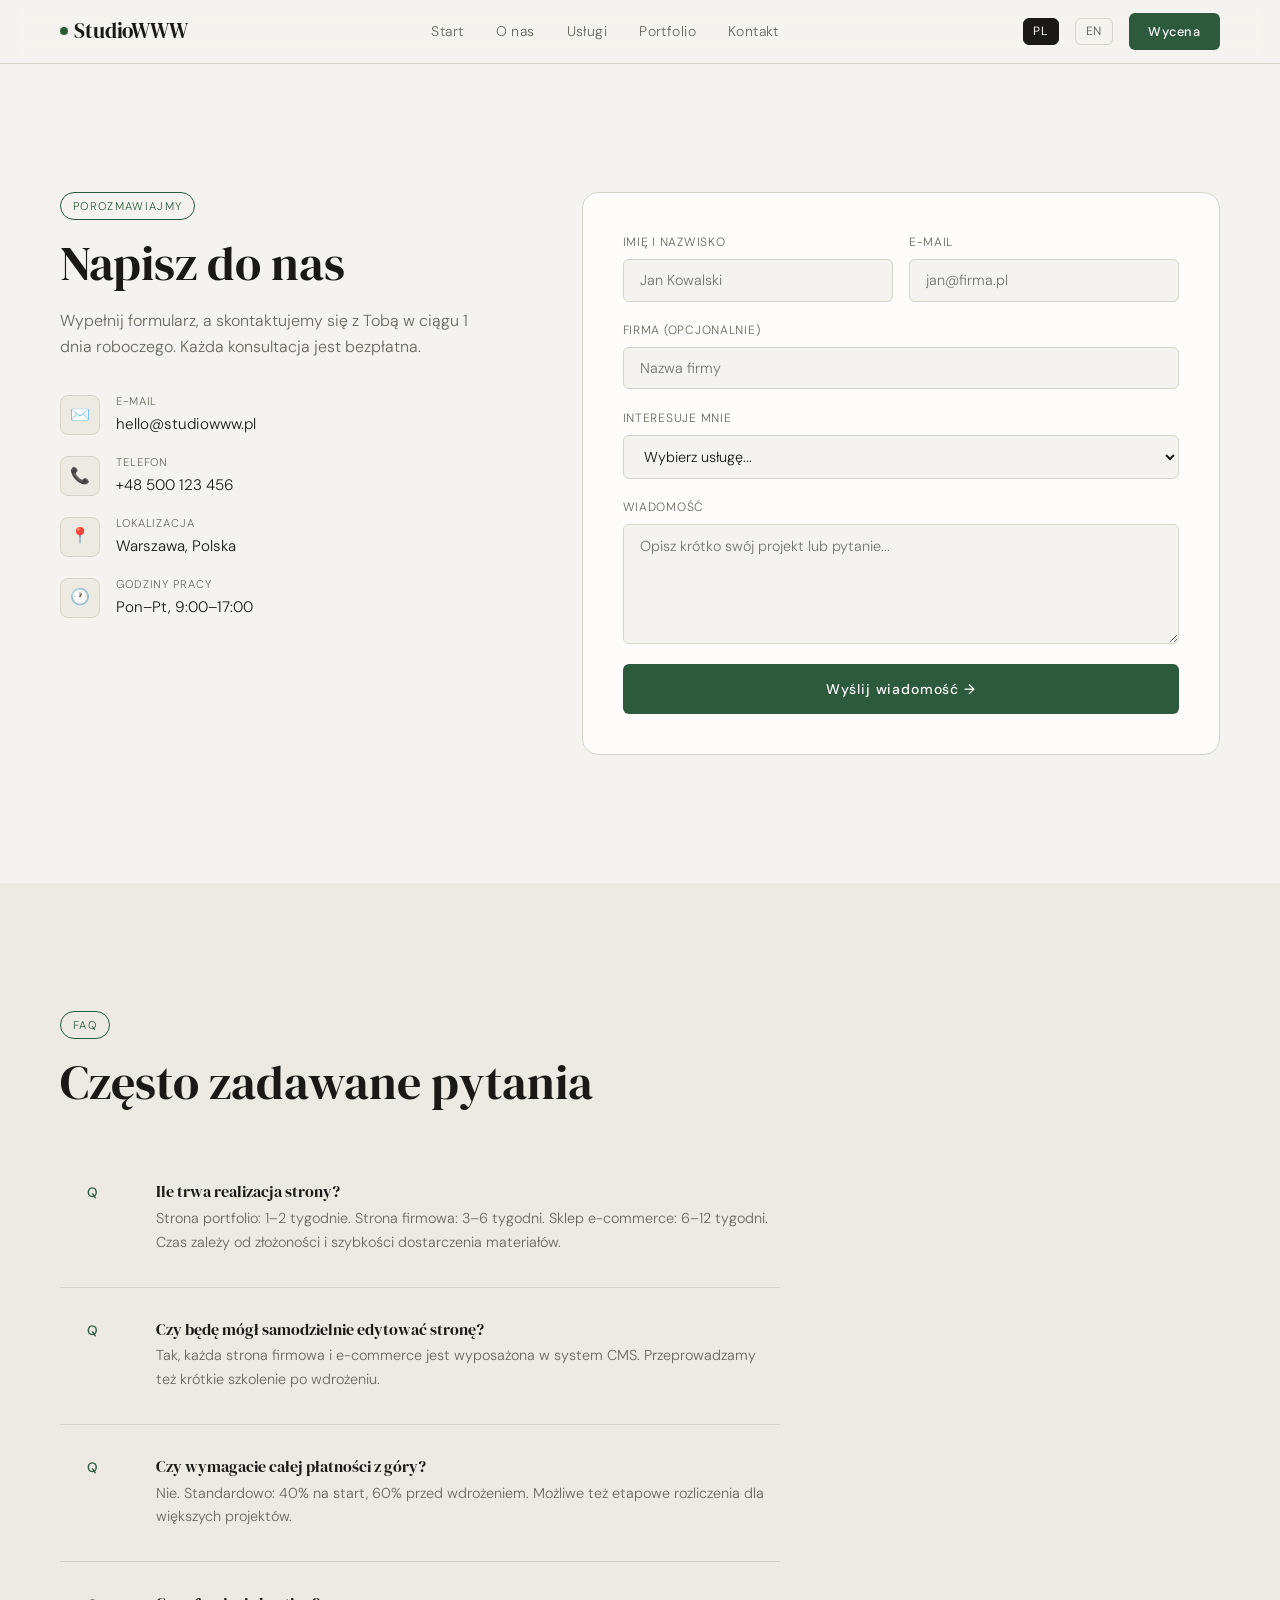
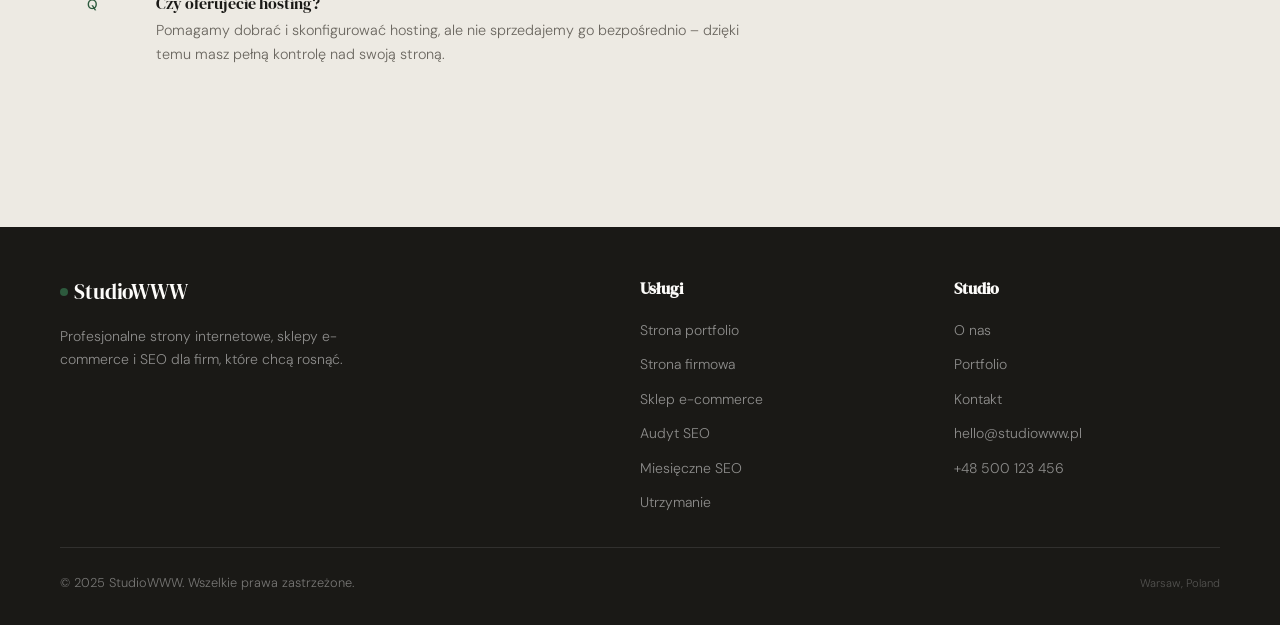
==== kontakt/index.html @ 0ff357d8 "test" ====
<!DOCTYPE html>
<html lang="pl">
<head>
  <meta charset="UTF-8" />
  <meta name="viewport" content="width=device-width, initial-scale=1.0" />
  <title>Kontakt – Bezpłatna wycena strony WWW | StudioWWW</title>
  <meta name="description" content="Skontaktuj się ze StudioWWW. Bezpłatna wycena w ciągu 3 dni. Tworzymy strony internetowe i sklepy e-commerce dla firm z całej Polski." />
  <link rel="canonical" href="https://studiowww.pl/kontakt" />
  <link rel="alternate" hreflang="pl" href="https://studiowww.pl/kontakt" />
  <link rel="alternate" hreflang="en" href="https://studiowww.pl/kontakt" />
  <meta property="og:title" content="Kontakt – StudioWWW" />
  <meta property="og:description" content="Bezpłatna wycena w ciągu 3 dni. Napisz do nas o swojej stronie." />
  <meta property="og:url" content="https://studiowww.pl/kontakt" />
  <meta property="og:type" content="website" />
  <link rel="preconnect" href="https://fonts.googleapis.com" />
  <link rel="preconnect" href="https://fonts.gstatic.com" crossorigin />
  <link href="https://fonts.googleapis.com/css2?family=DM+Serif+Display:ital@0;1&family=DM+Sans:ital,wght@0,300;0,400;0,500;1,300&display=swap" rel="stylesheet" />
  <link rel="stylesheet" href="/style.css" />
  <script type="application/ld+json">
  {
    "@context": "https://schema.org",
    "@type": "ContactPage",
    "name": "Kontakt – StudioWWW",
    "url": "https://studiowww.pl/kontakt",
    "mainEntity": {
      "@type": "LocalBusiness",
      "name": "StudioWWW",
      "telephone": "+48500123456",
      "email": "hello@studiowww.pl",
      "address": {
        "@type": "PostalAddress",
        "addressLocality": "Warszawa",
        "addressCountry": "PL"
      }
    }
  }
  </script>
</head>
<body>

<!-- NAV -->
<nav>
  <div class="nav-inner">
    <a class="logo" href="/"><span class="logo-dot"></span>StudioWWW</a>
    <ul class="nav-links">
      <li><a href="/" data-nav-path="/" data-pl="Start" data-en="Home">Start</a></li>
      <li><a href="/o-nas" data-nav-path="/o-nas" data-pl="O nas" data-en="About">O nas</a></li>
      <li><a href="/uslugi" data-nav-path="/uslugi" data-pl="Usługi" data-en="Services">Usługi</a></li>
      <li><a href="/portfolio" data-nav-path="/portfolio" data-pl="Portfolio" data-en="Portfolio">Portfolio</a></li>
      <li><a href="/kontakt" data-nav-path="/kontakt" data-pl="Kontakt" data-en="Contact">Kontakt</a></li>
    </ul>
    <div class="nav-right">
      <button class="lang-btn" id="btn-pl" onclick="setLang('pl')">PL</button>
      <button class="lang-btn" id="btn-en" onclick="setLang('en')">EN</button>
      <a class="btn-nav" href="/kontakt" data-pl="Wycena" data-en="Get a quote">Wycena</a>
      <button class="hamburger" id="hamburger" onclick="toggleMenu()" aria-label="Menu">
        <span></span><span></span><span></span>
      </button>
    </div>
  </div>
</nav>
<div class="mobile-menu" id="mobile-menu">
  <a href="/" onclick="closeMenu()" data-pl="Start" data-en="Home">Start</a>
  <a href="/o-nas" onclick="closeMenu()" data-pl="O nas" data-en="About">O nas</a>
  <a href="/uslugi" onclick="closeMenu()" data-pl="Usługi" data-en="Services">Usługi</a>
  <a href="/portfolio" onclick="closeMenu()" data-pl="Portfolio" data-en="Portfolio">Portfolio</a>
  <a href="/kontakt" onclick="closeMenu()" data-pl="Kontakt" data-en="Contact">Kontakt</a>
  <div class="mobile-lang">
    <button class="lang-btn" id="btn-pl-m" onclick="setLang('pl')">PL</button>
    <button class="lang-btn" id="btn-en-m" onclick="setLang('en')">EN</button>
  </div>
</div>

<main class="page-top">
  <section class="section">
    <div class="container">
      <div class="contact-grid">
        <div class="contact-info">
          <span class="tag" data-pl="Porozmawiajmy" data-en="Let's talk">Porozmawiajmy</span>
          <h1 style="font-size:clamp(1.8rem,4vw,3rem);margin-bottom:1rem" data-pl="Napisz do nas" data-en="Get in touch">Napisz do nas</h1>
          <p data-pl="Wypełnij formularz, a skontaktujemy się z Tobą w ciągu 1 dnia roboczego. Każda konsultacja jest bezpłatna." data-en="Fill in the form and we'll get back to you within 1 business day. Every consultation is free.">Wypełnij formularz, a skontaktujemy się z Tobą w ciągu 1 dnia roboczego. Każda konsultacja jest bezpłatna.</p>
          <div class="contact-details">
            <div class="contact-detail">
              <div class="contact-icon">✉️</div>
              <div class="contact-detail-text">
                <small data-pl="E-mail" data-en="Email">E-mail</small>
                <span><a href="mailto:hello@studiowww.pl">hello@studiowww.pl</a></span>
              </div>
            </div>
            <div class="contact-detail">
              <div class="contact-icon">📞</div>
              <div class="contact-detail-text">
                <small data-pl="Telefon" data-en="Phone">Telefon</small>
                <span><a href="tel:+48500123456">+48 500 123 456</a></span>
              </div>
            </div>
            <div class="contact-detail">
              <div class="contact-icon">📍</div>
              <div class="contact-detail-text">
                <small data-pl="Lokalizacja" data-en="Location">Lokalizacja</small>
                <span>Warszawa, Polska</span>
              </div>
            </div>
            <div class="contact-detail">
              <div class="contact-icon">🕐</div>
              <div class="contact-detail-text">
                <small data-pl="Godziny pracy" data-en="Working hours">Godziny pracy</small>
                <span data-pl="Pon–Pt, 9:00–17:00" data-en="Mon–Fri, 9:00–17:00">Pon–Pt, 9:00–17:00</span>
              </div>
            </div>
          </div>
        </div>

        <div class="form-card">
          <div id="form-fields">
            <div class="form-row">
              <div class="form-group">
                <label data-pl="Imię i nazwisko" data-en="Full name">Imię i nazwisko</label>
                <input type="text" id="f-name" placeholder="Jan Kowalski" autocomplete="name" />
              </div>
              <div class="form-group">
                <label data-pl="E-mail" data-en="Email">E-mail</label>
                <input type="email" id="f-email" placeholder="jan@firma.pl" autocomplete="email" />
              </div>
            </div>
            <div class="form-group">
              <label data-pl="Firma (opcjonalnie)" data-en="Company (optional)">Firma (opcjonalnie)</label>
              <input type="text" id="f-company" placeholder="Nazwa firmy" autocomplete="organization" />
            </div>
            <div class="form-group">
              <label data-pl="Interesuje mnie" data-en="I'm interested in">Interesuje mnie</label>
              <select id="f-service">
                <option value="" data-pl="Wybierz usługę..." data-en="Choose a service...">Wybierz usługę...</option>
                <option value="portfolio" data-pl="Strona portfolio (1500–3000 PLN)" data-en="Portfolio website (1500–3000 PLN)">Strona portfolio (1500–3000 PLN)</option>
                <option value="business" data-pl="Strona firmowa (3000–8000 PLN)" data-en="Business website (3000–8000 PLN)">Strona firmowa (3000–8000 PLN)</option>
                <option value="ecommerce" data-pl="Sklep e-commerce (5000–15000+ PLN)" data-en="E-commerce store (5000–15000+ PLN)">Sklep e-commerce (5000–15000+ PLN)</option>
                <option value="seo-audit" data-pl="Audyt SEO (500–1500 PLN)" data-en="SEO audit (500–1500 PLN)">Audyt SEO (500–1500 PLN)</option>
                <option value="seo-monthly" data-pl="Miesięczne SEO (500–3000 PLN/mies.)" data-en="Monthly SEO (500–3000 PLN/mo.)">Miesięczne SEO (500–3000 PLN/mies.)</option>
                <option value="maintenance" data-pl="Utrzymanie (100–500 PLN/mies.)" data-en="Maintenance (100–500 PLN/mo.)">Utrzymanie (100–500 PLN/mies.)</option>
                <option value="other" data-pl="Inne / nie wiem jeszcze" data-en="Other / not sure yet">Inne / nie wiem jeszcze</option>
              </select>
            </div>
            <div class="form-group">
              <label data-pl="Wiadomość" data-en="Message">Wiadomość</label>
              <textarea id="f-message"
                data-pl-placeholder="Opisz krótko swój projekt lub pytanie..."
                data-en-placeholder="Briefly describe your project or question..."
                placeholder="Opisz krótko swój projekt lub pytanie..."></textarea>
            </div>
            <button class="btn-submit" onclick="submitForm()" data-pl="Wyślij wiadomość →" data-en="Send message →">Wyślij wiadomość →</button>
            <p id="form-error" style="display:none;color:#c0392b;font-size:.82rem;margin-top:.75rem"></p>
          </div>
          <div class="form-success" id="form-success">
            <div class="success-icon">✅</div>
            <h3 data-pl="Wiadomość wysłana!" data-en="Message sent!">Wiadomość wysłana!</h3>
            <p data-pl="Dziękujemy za kontakt. Odpiszemy w ciągu jednego dnia roboczego." data-en="Thank you for reaching out. We'll reply within one business day.">Dziękujemy za kontakt. Odpiszemy w ciągu jednego dnia roboczego.</p>
          </div>
        </div>
      </div>
    </div>
  </section>

  <!-- FAQ -->
  <section class="section section--alt">
    <div class="container">
      <span class="tag">FAQ</span>
      <h2 style="margin-bottom:2.5rem" data-pl="Często zadawane pytania" data-en="Frequently asked questions">Często zadawane pytania</h2>
      <div style="max-width:720px;display:flex;flex-direction:column;gap:0">
        <div class="process-step">
          <div class="step-num" style="font-size:.85rem;width:auto;height:auto;border:none;color:var(--c-accent);font-family:inherit;font-weight:500">Q</div>
          <div class="step-content">
            <h3 style="font-size:1rem" data-pl="Ile trwa realizacja strony?" data-en="How long does it take to build a website?">Ile trwa realizacja strony?</h3>
            <p data-pl="Strona portfolio: 1–2 tygodnie. Strona firmowa: 3–6 tygodni. Sklep e-commerce: 6–12 tygodni. Czas zależy od złożoności i szybkości dostarczenia materiałów." data-en="Portfolio site: 1–2 weeks. Business site: 3–6 weeks. E-commerce: 6–12 weeks. Time depends on complexity and how quickly materials are provided.">Strona portfolio: 1–2 tygodnie. Strona firmowa: 3–6 tygodni. Sklep e-commerce: 6–12 tygodni.</p>
          </div>
        </div>
        <div class="process-step">
          <div class="step-num" style="font-size:.85rem;width:auto;height:auto;border:none;color:var(--c-accent);font-family:inherit;font-weight:500">Q</div>
          <div class="step-content">
            <h3 style="font-size:1rem" data-pl="Czy będę mógł samodzielnie edytować stronę?" data-en="Will I be able to edit the site myself?">Czy będę mógł samodzielnie edytować stronę?</h3>
            <p data-pl="Tak, każda strona firmowa i e-commerce jest wyposażona w system CMS. Przeprowadzamy też krótkie szkolenie po wdrożeniu." data-en="Yes, every business and e-commerce site comes with a CMS. We also run a short training session after launch.">Tak, każda strona firmowa i e-commerce jest wyposażona w system CMS. Przeprowadzamy też krótkie szkolenie po wdrożeniu.</p>
          </div>
        </div>
        <div class="process-step">
          <div class="step-num" style="font-size:.85rem;width:auto;height:auto;border:none;color:var(--c-accent);font-family:inherit;font-weight:500">Q</div>
          <div class="step-content">
            <h3 style="font-size:1rem" data-pl="Czy wymagacie całej płatności z góry?" data-en="Do you require full payment upfront?">Czy wymagacie całej płatności z góry?</h3>
            <p data-pl="Nie. Standardowo: 40% na start, 60% przed wdrożeniem. Możliwe też etapowe rozliczenia dla większych projektów." data-en="No. Typically: 40% on start, 60% before launch. Staged payments are also possible for larger projects.">Nie. Standardowo: 40% na start, 60% przed wdrożeniem.</p>
          </div>
        </div>
        <div class="process-step" style="border-bottom:none">
          <div class="step-num" style="font-size:.85rem;width:auto;height:auto;border:none;color:var(--c-accent);font-family:inherit;font-weight:500">Q</div>
          <div class="step-content">
            <h3 style="font-size:1rem" data-pl="Czy oferujecie hosting?" data-en="Do you offer hosting?">Czy oferujecie hosting?</h3>
            <p data-pl="Pomagamy dobrać i skonfigurować hosting, ale nie sprzedajemy go bezpośrednio – dzięki temu masz pełną kontrolę nad swoją stroną." data-en="We help select and configure hosting, but don't sell it directly – that way you have full control over your site.">Pomagamy dobrać i skonfigurować hosting, ale nie sprzedajemy go bezpośrednio – dzięki temu masz pełną kontrolę nad swoją stroną.</p>
          </div>
        </div>
      </div>
    </div>
  </section>
</main>

<!-- FOOTER -->
<footer>
  <div class="container">
    <div class="footer-inner">
      <div class="footer-brand">
        <a class="logo" href="/"><span class="logo-dot"></span>StudioWWW</a>
        <p data-pl="Profesjonalne strony internetowe, sklepy e-commerce i SEO dla firm, które chcą rosnąć." data-en="Professional websites, e-commerce stores and SEO for businesses that want to grow.">Profesjonalne strony internetowe, sklepy e-commerce i SEO dla firm, które chcą rosnąć.</p>
      </div>
      <div class="footer-col">
        <h4 data-pl="Usługi" data-en="Services">Usługi</h4>
        <ul>
          <li><a href="/uslugi" data-pl="Strona portfolio" data-en="Portfolio website">Strona portfolio</a></li>
          <li><a href="/uslugi" data-pl="Strona firmowa" data-en="Business website">Strona firmowa</a></li>
          <li><a href="/uslugi" data-pl="Sklep e-commerce" data-en="E-commerce store">Sklep e-commerce</a></li>
          <li><a href="/uslugi" data-pl="Audyt SEO" data-en="SEO audit">Audyt SEO</a></li>
          <li><a href="/uslugi" data-pl="Miesięczne SEO" data-en="Monthly SEO">Miesięczne SEO</a></li>
          <li><a href="/uslugi" data-pl="Utrzymanie" data-en="Maintenance">Utrzymanie</a></li>
        </ul>
      </div>
      <div class="footer-col">
        <h4 data-pl="Studio" data-en="Studio">Studio</h4>
        <ul>
          <li><a href="/o-nas" data-pl="O nas" data-en="About us">O nas</a></li>
          <li><a href="/portfolio" data-pl="Portfolio" data-en="Portfolio">Portfolio</a></li>
          <li><a href="/kontakt" data-pl="Kontakt" data-en="Contact">Kontakt</a></li>
          <li><a href="mailto:hello@studiowww.pl">hello@studiowww.pl</a></li>
          <li><a href="tel:+48500123456">+48 500 123 456</a></li>
        </ul>
      </div>
    </div>
    <div class="footer-bottom">
      <p>© 2025 StudioWWW. <span data-pl="Wszelkie prawa zastrzeżone." data-en="All rights reserved.">Wszelkie prawa zastrzeżone.</span></p>
      <p style="color:rgba(255,255,255,.25);font-size:.7rem">Warsaw, Poland</p>
    </div>
  </div>
</footer>

<script src="/shared.js"></script>
</body>
</html>
---- style.css ----
/* ─── TOKENS ──────────────────────────────────────────── */
:root {
  --c-bg:       #F5F3EF;
  --c-surface:  #EDEAE3;
  --c-border:   #D8D3C8;
  --c-ink:      #1A1916;
  --c-mid:      #6B6760;
  --c-accent:   #2D5A3D;
  --c-accent2:  #C8A96B;
  --c-white:    #FDFCFA;
  --r:          6px;
  --gap:        clamp(1.5rem, 4vw, 3rem);
  --max:        1160px;
  --nav-h:      64px;
  font-size: 16px;
}

/* ─── RESET ───────────────────────────────────────────── */
*, *::before, *::after { box-sizing: border-box; margin: 0; padding: 0; }
html { scroll-behavior: smooth; }
body {
  font-family: 'DM Sans', sans-serif;
  background: var(--c-bg);
  color: var(--c-ink);
  line-height: 1.65;
  font-weight: 300;
  -webkit-font-smoothing: antialiased;
}
img { display: block; max-width: 100%; }
a { color: inherit; text-decoration: none; }
button { cursor: pointer; font-family: inherit; }

/* ─── TYPOGRAPHY ──────────────────────────────────────── */
h1, h2, h3 { font-family: 'DM Serif Display', serif; font-weight: 400; line-height: 1.15; }
h1 { font-size: clamp(2.4rem, 6vw, 4.5rem); }
h2 { font-size: clamp(1.8rem, 4vw, 3rem); }
h3 { font-size: clamp(1.2rem, 2.5vw, 1.6rem); }
p  { max-width: 62ch; }

/* ─── LAYOUT HELPERS ──────────────────────────────────── */
.container { width: min(var(--max), 100% - 2 * var(--gap)); margin-inline: auto; }
.section { padding: clamp(4rem, 10vw, 8rem) 0; }
.section--alt { background: var(--c-surface); }
.grid-2 { display: grid; grid-template-columns: repeat(auto-fit, minmax(min(320px,100%), 1fr)); gap: var(--gap); }
.grid-3 { display: grid; grid-template-columns: repeat(auto-fit, minmax(min(280px,100%), 1fr)); gap: var(--gap); }
.tag {
  display: inline-block; font-size: .7rem; letter-spacing: .12em; text-transform: uppercase;
  color: var(--c-accent); border: 1px solid var(--c-accent); border-radius: 2rem;
  padding: .25rem .75rem; margin-bottom: 1rem;
}
.label { font-size: .75rem; letter-spacing: .1em; text-transform: uppercase; color: var(--c-mid); }
.page-top { padding-top: var(--nav-h); }

/* ─── NAVIGATION ──────────────────────────────────────── */
nav {
  position: fixed; inset: 0 0 auto 0; height: var(--nav-h); z-index: 100;
  display: flex; align-items: center;
  background: rgba(245, 243, 239, .92); backdrop-filter: blur(12px);
  border-bottom: 1px solid var(--c-border);
}
.nav-inner {
  width: min(var(--max), 100% - 2 * var(--gap)); margin-inline: auto;
  display: flex; align-items: center; justify-content: space-between; gap: 1rem;
}
.logo {
  font-family: 'DM Serif Display', serif; font-size: 1.3rem; letter-spacing: -.01em;
  color: var(--c-ink); display: flex; align-items: center; gap: .4rem;
}
.logo-dot { width: 8px; height: 8px; border-radius: 50%; background: var(--c-accent); flex-shrink: 0; }
.nav-links { display: flex; align-items: center; gap: 2rem; list-style: none; }
.nav-links a {
  font-size: .875rem; letter-spacing: .03em; color: var(--c-mid);
  transition: color .2s; position: relative;
}
.nav-links a::after {
  content: ''; position: absolute; bottom: -2px; left: 0; right: 0; height: 1px;
  background: var(--c-accent); transform: scaleX(0); transform-origin: left;
  transition: transform .2s;
}
.nav-links a:hover { color: var(--c-ink); }
.nav-links a:hover::after { transform: scaleX(1); }
.nav-links a.active { color: var(--c-ink); font-weight: 500; }
.nav-links a.active::after { transform: scaleX(1); }
.nav-right { display: flex; align-items: center; gap: 1rem; }
.lang-btn {
  font-size: .75rem; letter-spacing: .08em; text-transform: uppercase;
  color: var(--c-mid); border: 1px solid var(--c-border); background: transparent;
  padding: .3rem .6rem; border-radius: var(--r); transition: all .2s;
}
.lang-btn:hover, .lang-btn.active { background: var(--c-ink); color: var(--c-white); border-color: var(--c-ink); }
.btn-nav {
  font-size: .8rem; font-weight: 500; letter-spacing: .06em;
  background: var(--c-accent); color: var(--c-white);
  border: none; border-radius: var(--r); padding: .5rem 1.2rem;
  transition: background .2s, transform .15s;
}
.btn-nav:hover { background: #234a31; transform: translateY(-1px); }

/* hamburger */
.hamburger { display: none; flex-direction: column; gap: 5px; background: none; border: none; padding: 4px; }
.hamburger span { display: block; width: 22px; height: 1.5px; background: var(--c-ink); transition: transform .3s, opacity .3s; }
.hamburger.open span:nth-child(1) { transform: translateY(6.5px) rotate(45deg); }
.hamburger.open span:nth-child(2) { opacity: 0; }
.hamburger.open span:nth-child(3) { transform: translateY(-6.5px) rotate(-45deg); }

/* mobile menu */
.mobile-menu {
  position: fixed; inset: var(--nav-h) 0 0 0; background: var(--c-white);
  z-index: 99; display: flex; flex-direction: column; padding: 2rem var(--gap);
  gap: 1rem; transform: translateX(100%); transition: transform .3s;
}
.mobile-menu.open { transform: translateX(0); }
.mobile-menu a { font-size: 1.2rem; padding: .75rem 0; border-bottom: 1px solid var(--c-border); color: var(--c-ink); }
.mobile-lang { display: flex; gap: .5rem; margin-top: auto; }

/* ─── BUTTONS ─────────────────────────────────────────── */
.btn-primary {
  font-size: .875rem; font-weight: 500; letter-spacing: .05em;
  background: var(--c-accent); color: var(--c-white);
  border: none; border-radius: var(--r); padding: .85rem 2rem;
  transition: background .2s, transform .15s; display: inline-block; cursor: pointer;
}
.btn-primary:hover { background: #234a31; transform: translateY(-2px); }
.btn-outline {
  font-size: .875rem; font-weight: 400; letter-spacing: .05em;
  background: transparent; color: var(--c-ink);
  border: 1px solid var(--c-border); border-radius: var(--r); padding: .85rem 2rem;
  transition: border-color .2s, color .2s, transform .15s; display: inline-block; cursor: pointer;
}
.btn-outline:hover { border-color: var(--c-ink); transform: translateY(-2px); }

/* ─── CARDS ───────────────────────────────────────────── */
.service-card {
  background: var(--c-white); border: 1px solid var(--c-border); border-radius: 12px;
  padding: 2rem; transition: box-shadow .3s, transform .2s; position: relative; overflow: hidden;
}
.service-card::after {
  content: ''; position: absolute; inset: 0 0 auto 0; height: 3px;
  background: var(--c-accent); transform: scaleX(0); transform-origin: left;
  transition: transform .3s;
}
.service-card:hover { box-shadow: 0 8px 32px rgba(26,25,22,.08); transform: translateY(-4px); }
.service-card:hover::after { transform: scaleX(1); }
.service-icon { font-size: 1.8rem; margin-bottom: 1.2rem; }
.service-card h3 { margin-bottom: .5rem; }
.service-card p { font-size: .9rem; color: var(--c-mid); margin-bottom: 1.2rem; }
.service-price {
  font-family: 'DM Serif Display', serif; font-size: 1.1rem; color: var(--c-accent);
  border-top: 1px solid var(--c-border); padding-top: 1rem; margin-top: auto;
}
.service-card-inner { display: flex; flex-direction: column; height: 100%; }

/* ─── PROCESS STEPS ───────────────────────────────────── */
.process-list { display: flex; flex-direction: column; gap: 0; }
.process-step {
  display: grid; grid-template-columns: 64px 1fr; gap: 2rem; padding: 2rem 0;
  border-bottom: 1px solid var(--c-border); align-items: start;
}
.process-step:last-child { border-bottom: none; }
.step-num {
  width: 48px; height: 48px; border-radius: 50%; border: 1px solid var(--c-border);
  display: flex; align-items: center; justify-content: center;
  font-family: 'DM Serif Display', serif; font-size: 1.1rem; color: var(--c-accent);
  flex-shrink: 0;
}
.step-content h3 { font-size: 1.15rem; margin-bottom: .4rem; }
.step-content p { font-size: .9rem; color: var(--c-mid); }

/* ─── PORTFOLIO ───────────────────────────────────────── */
.portfolio-filter { display: flex; gap: .5rem; flex-wrap: wrap; margin-bottom: 2.5rem; }
.filter-btn {
  font-size: .78rem; letter-spacing: .06em; text-transform: uppercase;
  border: 1px solid var(--c-border); background: transparent; color: var(--c-mid);
  border-radius: 2rem; padding: .4rem 1rem; transition: all .2s; cursor: pointer;
}
.filter-btn:hover, .filter-btn.active { background: var(--c-ink); color: var(--c-white); border-color: var(--c-ink); }
.portfolio-grid { display: grid; grid-template-columns: repeat(auto-fill, minmax(min(340px,100%), 1fr)); gap: var(--gap); }
.portfolio-item {
  border-radius: 12px; overflow: hidden; border: 1px solid var(--c-border);
  background: var(--c-white); transition: transform .25s, box-shadow .25s; cursor: pointer;
}
.portfolio-item:hover { transform: translateY(-6px); box-shadow: 0 16px 40px rgba(26,25,22,.1); }
.portfolio-thumb {
  aspect-ratio: 16/10; overflow: hidden; position: relative;
  background: var(--c-surface); display: flex; align-items: center; justify-content: center;
}
.portfolio-thumb-inner {
  width: 90%; height: 80%; border-radius: 6px; border: 1px solid var(--c-border);
  display: flex; flex-direction: column; overflow: hidden;
}
.port-bar { height: 20px; background: var(--c-border); display: flex; align-items: center; padding: 0 8px; gap: 4px; }
.port-dot { width: 6px; height: 6px; border-radius: 50%; }
.port-body { flex: 1; display: flex; flex-direction: column; gap: 6px; padding: 10px; }
.port-hero { height: 30px; border-radius: 4px; }
.port-row { display: flex; gap: 4px; }
.port-col { flex: 1; height: 20px; border-radius: 4px; opacity: .5; }
.port-line { height: 5px; border-radius: 3px; width: 60%; }
.portfolio-meta { padding: 1.2rem 1.4rem; }
.portfolio-meta h3 { font-size: 1rem; margin-bottom: .3rem; }
.portfolio-meta p { font-size: .8rem; color: var(--c-mid); }
.portfolio-meta .tag { margin-top: .6rem; margin-bottom: 0; font-size: .65rem; }

/* portfolio color themes */
.pt-a .port-hero { background: #2D5A3D; }
.pt-a .port-col  { background: #C8A96B; }
.pt-a .port-dot:nth-child(1) { background: #e57373; }
.pt-a .port-dot:nth-child(2) { background: #ffb74d; }
.pt-a .port-dot:nth-child(3) { background: #81c784; }
.pt-a .port-line { background: var(--c-border); }
.pt-b .port-hero { background: #1E3A5F; }
.pt-b .port-col  { background: #4A90D9; }
.pt-b .port-dot:nth-child(1) { background: #e57373; }
.pt-b .port-dot:nth-child(2) { background: #ffb74d; }
.pt-b .port-dot:nth-child(3) { background: #81c784; }
.pt-b .port-line { background: var(--c-border); }
.pt-c .port-hero { background: #5C3D7A; }
.pt-c .port-col  { background: #A678C8; }
.pt-c .port-dot:nth-child(1) { background: #e57373; }
.pt-c .port-dot:nth-child(2) { background: #ffb74d; }
.pt-c .port-dot:nth-child(3) { background: #81c784; }
.pt-c .port-line { background: var(--c-border); }
.pt-d .port-hero { background: #7A3D3D; }
.pt-d .port-col  { background: #E07C7C; }
.pt-d .port-dot:nth-child(1) { background: #e57373; }
.pt-d .port-dot:nth-child(2) { background: #ffb74d; }
.pt-d .port-dot:nth-child(3) { background: #81c784; }
.pt-d .port-line { background: var(--c-border); }
.pt-e .port-hero { background: #2D5A6A; }
.pt-e .port-col  { background: #5AACB4; }
.pt-e .port-dot:nth-child(1) { background: #e57373; }
.pt-e .port-dot:nth-child(2) { background: #ffb74d; }
.pt-e .port-dot:nth-child(3) { background: #81c784; }
.pt-e .port-line { background: var(--c-border); }

/* ─── CONTACT FORM ────────────────────────────────────── */
.contact-grid { display: grid; grid-template-columns: 1fr 1.5fr; gap: calc(var(--gap) * 2); align-items: start; }
.contact-info { position: sticky; top: calc(var(--nav-h) + 2rem); }
.contact-info h2 { margin-bottom: 1rem; }
.contact-info p { color: var(--c-mid); margin-bottom: 2rem; }
.contact-details { display: flex; flex-direction: column; gap: 1rem; }
.contact-detail { display: flex; align-items: center; gap: 1rem; }
.contact-icon { width: 40px; height: 40px; border-radius: 8px; background: var(--c-surface); border: 1px solid var(--c-border); display: flex; align-items: center; justify-content: center; font-size: 1rem; flex-shrink: 0; }
.contact-detail-text small { display: block; font-size: .7rem; letter-spacing: .08em; text-transform: uppercase; color: var(--c-mid); }
.contact-detail-text span { font-size: .95rem; }
.form-card { background: var(--c-white); border: 1px solid var(--c-border); border-radius: 16px; padding: 2.5rem; }
.form-row { display: grid; grid-template-columns: 1fr 1fr; gap: 1rem; }
.form-group { display: flex; flex-direction: column; gap: .4rem; margin-bottom: 1.2rem; }
.form-group label { font-size: .75rem; letter-spacing: .06em; text-transform: uppercase; color: var(--c-mid); }
.form-group input,
.form-group select,
.form-group textarea {
  font-family: 'DM Sans', sans-serif; font-size: .9rem; font-weight: 300;
  background: var(--c-bg); border: 1px solid var(--c-border); color: var(--c-ink);
  border-radius: var(--r); padding: .7rem 1rem; width: 100%;
  transition: border-color .2s, box-shadow .2s; resize: vertical;
}
.form-group input:focus,
.form-group select:focus,
.form-group textarea:focus {
  outline: none; border-color: var(--c-accent);
  box-shadow: 0 0 0 3px rgba(45,90,61,.1);
}
.form-group textarea { min-height: 120px; }
.btn-submit {
  width: 100%; font-family: 'DM Sans', sans-serif; font-size: .875rem; font-weight: 500; letter-spacing: .06em;
  background: var(--c-accent); color: var(--c-white);
  border: none; border-radius: var(--r); padding: 1rem 2rem;
  transition: background .2s, transform .15s; cursor: pointer;
}
.btn-submit:hover { background: #234a31; transform: translateY(-1px); }
.form-success { display: none; text-align: center; padding: 3rem 2rem; }
.form-success .success-icon { font-size: 3rem; margin-bottom: 1rem; }
.form-success h3 { margin-bottom: .5rem; }
.form-success p { color: var(--c-mid); font-size: .9rem; }

/* ─── ABOUT ───────────────────────────────────────────── */
.about-grid { display: grid; grid-template-columns: 1fr 1.4fr; gap: calc(var(--gap) * 2); align-items: start; }
.about-sticky { position: sticky; top: calc(var(--nav-h) + 2rem); }
.about-photo {
  width: 100%; aspect-ratio: 3/4; border-radius: 12px;
  background: linear-gradient(135deg, var(--c-surface) 0%, var(--c-border) 100%);
  position: relative; overflow: hidden; border: 1px solid var(--c-border);
  display: flex; align-items: center; justify-content: center;
}
.about-photo-letter {
  font-family: 'DM Serif Display', serif; font-size: 6rem; color: var(--c-border); line-height: 1; display: block;
}
.values-list { display: flex; flex-direction: column; gap: 1.5rem; margin-top: 2rem; }
.value-item { display: flex; gap: 1rem; align-items: flex-start; }
.value-icon { width: 36px; height: 36px; border-radius: 8px; background: var(--c-surface); border: 1px solid var(--c-border); display: flex; align-items: center; justify-content: center; flex-shrink: 0; font-size: 1rem; }
.value-text h4 { font-family: 'DM Serif Display', serif; font-size: 1rem; margin-bottom: .2rem; }
.value-text p { font-size: .875rem; color: var(--c-mid); max-width: none; }

/* ─── HERO ────────────────────────────────────────────── */
.hero {
  padding-top: calc(var(--nav-h) + clamp(3rem, 8vw, 6rem));
  padding-bottom: clamp(4rem, 10vw, 8rem);
  position: relative; overflow: hidden;
}
.hero::before {
  content: ''; position: absolute; inset: 0;
  background: radial-gradient(ellipse 70% 60% at 80% 30%, rgba(45,90,61,.06) 0%, transparent 70%);
  pointer-events: none;
}
.hero-grid { display: grid; grid-template-columns: 1fr 1fr; gap: var(--gap); align-items: center; }
.hero-eyebrow { font-size: .75rem; letter-spacing: .15em; text-transform: uppercase; color: var(--c-accent); margin-bottom: 1.2rem; }
.hero h1 { margin-bottom: 1.5rem; }
.hero-sub { font-size: 1.1rem; color: var(--c-mid); margin-bottom: 2.5rem; }
.hero-ctas { display: flex; gap: 1rem; flex-wrap: wrap; }
.hero-visual {
  aspect-ratio: 4/3; border-radius: 12px; overflow: hidden;
  background: var(--c-surface); position: relative; border: 1px solid var(--c-border);
}
.hero-mockup { position: absolute; inset: 0; display: flex; flex-direction: column; }
.mock-bar { height: 32px; background: var(--c-border); display: flex; align-items: center; padding: 0 12px; gap: 6px; }
.mock-dot { width: 9px; height: 9px; border-radius: 50%; }
.mock-dot:nth-child(1) { background: #e57373; }
.mock-dot:nth-child(2) { background: #ffb74d; }
.mock-dot:nth-child(3) { background: #81c784; }
.mock-body { flex: 1; padding: 20px; display: flex; flex-direction: column; gap: 12px; }
.mock-hero-block { height: 70px; background: var(--c-accent); border-radius: 6px; opacity: .15; }
.mock-row { display: flex; gap: 8px; }
.mock-card { flex: 1; height: 50px; background: var(--c-border); border-radius: 6px; }
.mock-line { height: 8px; background: var(--c-border); border-radius: 4px; width: 70%; }
.mock-line.short { width: 45%; }
.hero-stats { display: flex; gap: 2.5rem; margin-top: 2.5rem; padding-top: 2.5rem; border-top: 1px solid var(--c-border); flex-wrap: wrap; }
.stat-num { font-family: 'DM Serif Display', serif; font-size: 2.2rem; color: var(--c-ink); line-height: 1; }
.stat-lbl { font-size: .75rem; color: var(--c-mid); margin-top: .25rem; }

/* ─── FOOTER ──────────────────────────────────────────── */
footer { background: var(--c-ink); color: var(--c-white); padding: 3rem 0 2rem; }
.footer-inner {
  display: grid; grid-template-columns: 2fr 1fr 1fr; gap: var(--gap);
  padding-bottom: 2rem; border-bottom: 1px solid rgba(255,255,255,.1); margin-bottom: 1.5rem;
}
.footer-brand .logo { color: var(--c-white); margin-bottom: 1rem; }
.footer-brand p { font-size: .875rem; color: rgba(255,255,255,.5); max-width: 32ch; }
.footer-col h4 { font-family: 'DM Serif Display', serif; font-size: 1rem; margin-bottom: 1rem; }
.footer-col ul { list-style: none; display: flex; flex-direction: column; gap: .5rem; }
.footer-col ul a { font-size: .875rem; color: rgba(255,255,255,.5); transition: color .2s; }
.footer-col ul a:hover { color: var(--c-white); }
.footer-bottom { display: flex; justify-content: space-between; align-items: center; flex-wrap: wrap; gap: 1rem; }
.footer-bottom p { font-size: .8rem; color: rgba(255,255,255,.4); }

/* ─── ANIMATIONS ──────────────────────────────────────── */
@keyframes fadeUp {
  from { opacity: 0; transform: translateY(24px); }
  to   { opacity: 1; transform: translateY(0); }
}
.fade-up   { animation: fadeUp .6s ease both; }
.fade-up-2 { animation: fadeUp .6s .15s ease both; }
.fade-up-3 { animation: fadeUp .6s .3s ease both; }
.fade-up-4 { animation: fadeUp .6s .45s ease both; }

/* ─── RESPONSIVE ──────────────────────────────────────── */
@media (max-width: 768px) {
  .nav-links, .btn-nav { display: none; }
  .hamburger { display: flex; }
  .hero-grid { grid-template-columns: 1fr; }
  .hero-visual { display: none; }
  .about-grid { grid-template-columns: 1fr; }
  .about-sticky { position: static; }
  .about-photo { aspect-ratio: 4/3; }
  .contact-grid { grid-template-columns: 1fr; }
  .contact-info { position: static; }
  .form-row { grid-template-columns: 1fr; }
  .footer-inner { grid-template-columns: 1fr; }
  .hero-stats { gap: 1.5rem; }
}
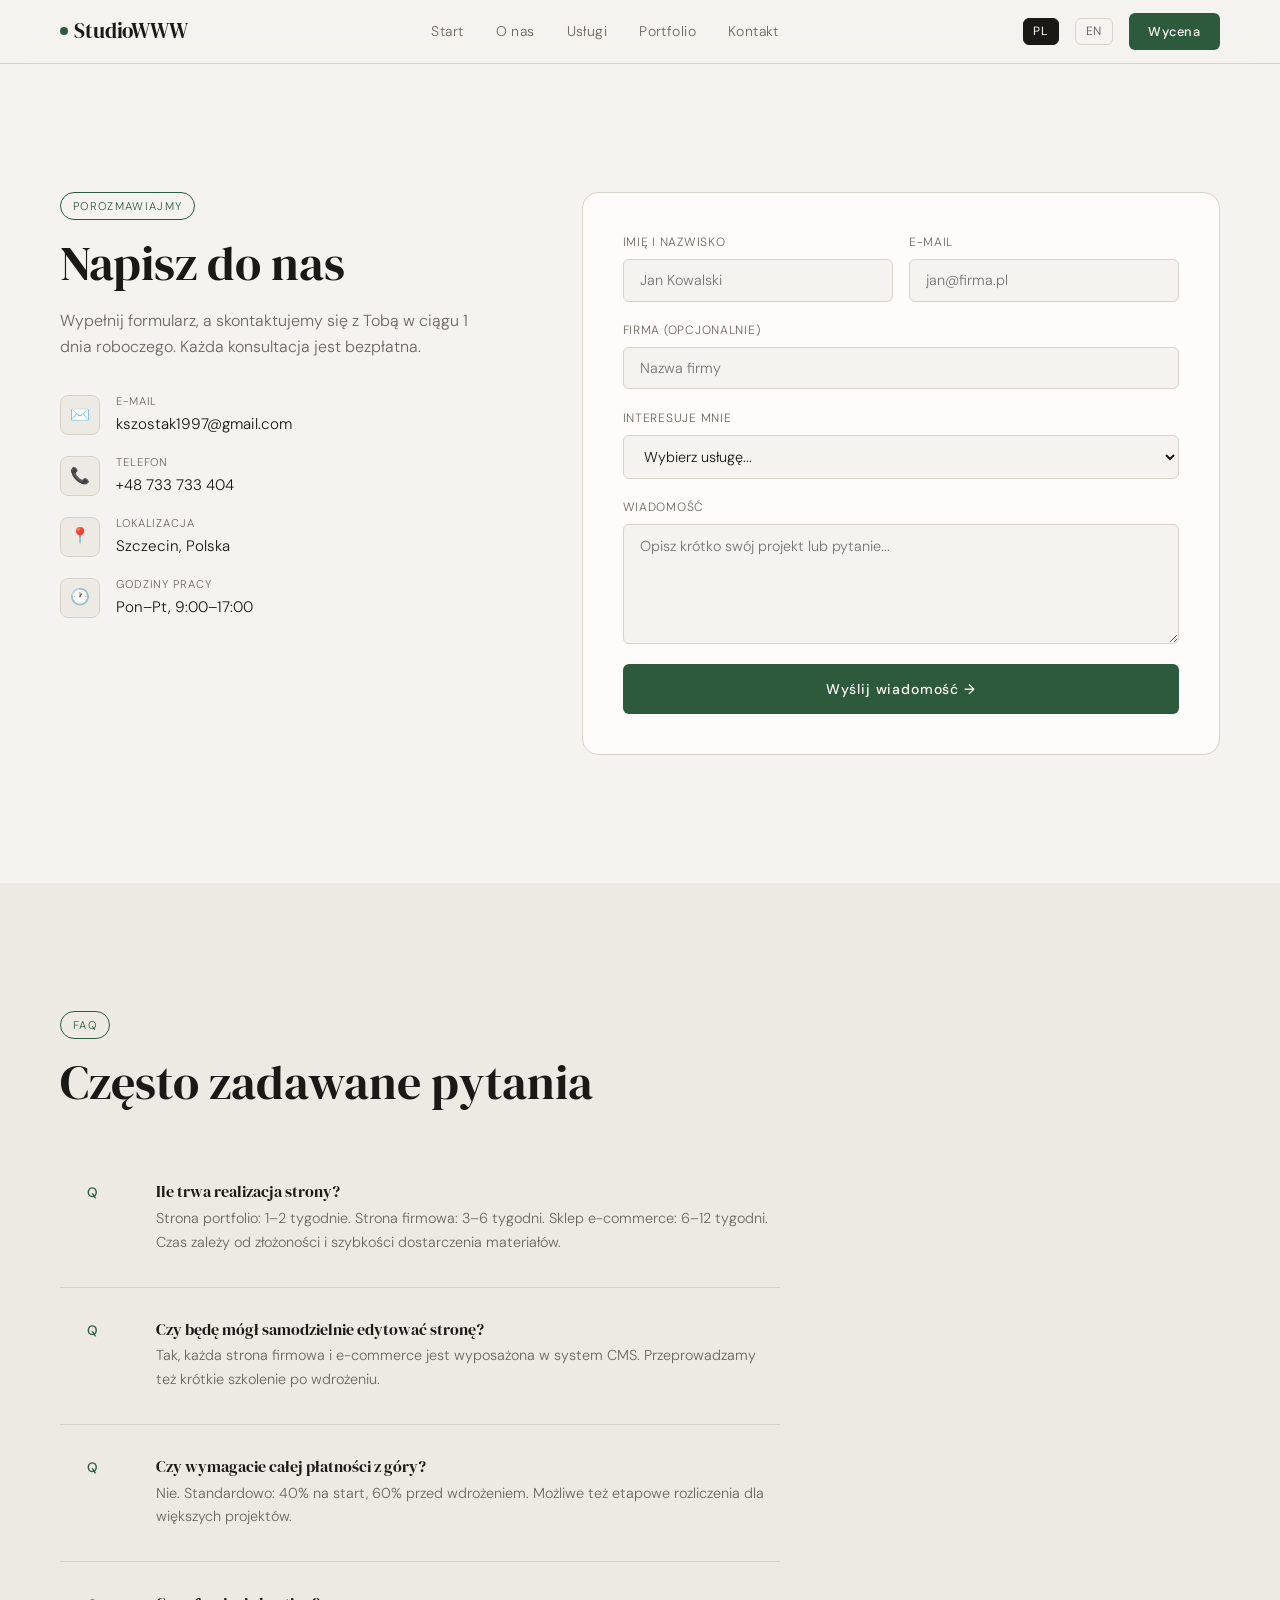
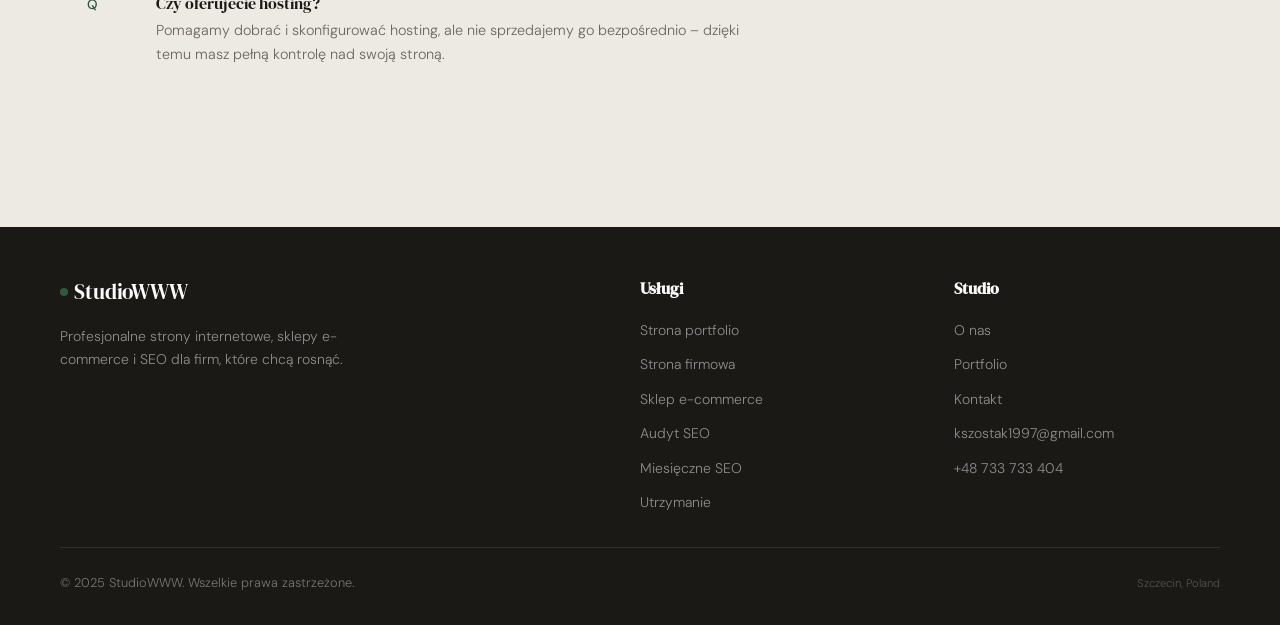
==== commit 0af27583: "multipage setup" ====
--- a/kontakt/index.html
+++ b/kontakt/index.html
@@ -25,11 +25,11 @@
     "mainEntity": {
       "@type": "LocalBusiness",
       "name": "StudioWWW",
-      "telephone": "+48500123456",
-      "email": "hello@studiowww.pl",
+      "telephone": "+48733733404",
+      "email": "kszostak1997@gmail.com",
       "address": {
         "@type": "PostalAddress",
-        "addressLocality": "Warszawa",
+        "addressLocality": "Szczecin",
         "addressCountry": "PL"
       }
     }
@@ -84,21 +84,21 @@
               <div class="contact-icon">✉️</div>
               <div class="contact-detail-text">
                 <small data-pl="E-mail" data-en="Email">E-mail</small>
-                <span><a href="mailto:hello@studiowww.pl">hello@studiowww.pl</a></span>
+                <span><a href="mailto:kszostak1997@gmail.com">kszostak1997@gmail.com</a></span>
               </div>
             </div>
             <div class="contact-detail">
               <div class="contact-icon">📞</div>
               <div class="contact-detail-text">
                 <small data-pl="Telefon" data-en="Phone">Telefon</small>
-                <span><a href="tel:+48500123456">+48 500 123 456</a></span>
+                <span><a href="tel:+48500123456">+48 733 733 404</a></span>
               </div>
             </div>
             <div class="contact-detail">
               <div class="contact-icon">📍</div>
               <div class="contact-detail-text">
                 <small data-pl="Lokalizacja" data-en="Location">Lokalizacja</small>
-                <span>Warszawa, Polska</span>
+                <span>Szczecin, Polska</span>
               </div>
             </div>
             <div class="contact-detail">
@@ -116,16 +116,16 @@
             <div class="form-row">
               <div class="form-group">
                 <label data-pl="Imię i nazwisko" data-en="Full name">Imię i nazwisko</label>
-                <input type="text" id="f-name" placeholder="Jan Kowalski" autocomplete="name" />
+                <input type="text" id="f-name" placeholder="Jan Kowalski" data-pl-placeholder="Jan Kowalski" data-en-placeholder="John Smith" autocomplete="name" />
               </div>
               <div class="form-group">
                 <label data-pl="E-mail" data-en="Email">E-mail</label>
-                <input type="email" id="f-email" placeholder="jan@firma.pl" autocomplete="email" />
+                <input type="email" id="f-email" placeholder="jan@firma.pl" data-pl-placeholder="jan@firma.pl" data-en-placeholder="john@company.com" autocomplete="email" />
               </div>
             </div>
             <div class="form-group">
               <label data-pl="Firma (opcjonalnie)" data-en="Company (optional)">Firma (opcjonalnie)</label>
-              <input type="text" id="f-company" placeholder="Nazwa firmy" autocomplete="organization" />
+              <input type="text" id="f-company" placeholder="Nazwa firmy" data-pl-placeholder="Nazwa firmy" data-en-placeholder="Company name" autocomplete="organization" />
             </div>
             <div class="form-group">
               <label data-pl="Interesuje mnie" data-en="I'm interested in">Interesuje mnie</label>
@@ -224,14 +224,14 @@
           <li><a href="/o-nas" data-pl="O nas" data-en="About us">O nas</a></li>
           <li><a href="/portfolio" data-pl="Portfolio" data-en="Portfolio">Portfolio</a></li>
           <li><a href="/kontakt" data-pl="Kontakt" data-en="Contact">Kontakt</a></li>
-          <li><a href="mailto:hello@studiowww.pl">hello@studiowww.pl</a></li>
-          <li><a href="tel:+48500123456">+48 500 123 456</a></li>
+          <li><a href="mailto:kszostak1997@gmail.com">kszostak1997@gmail.com</a></li>
+          <li><a href="tel:+48500123456">+48 733 733 404</a></li>
         </ul>
       </div>
     </div>
     <div class="footer-bottom">
       <p>© 2025 StudioWWW. <span data-pl="Wszelkie prawa zastrzeżone." data-en="All rights reserved.">Wszelkie prawa zastrzeżone.</span></p>
-      <p style="color:rgba(255,255,255,.25);font-size:.7rem">Warsaw, Poland</p>
+      <p style="color:rgba(255,255,255,.25);font-size:.7rem">Szczecin, Poland</p>
     </div>
   </div>
 </footer>
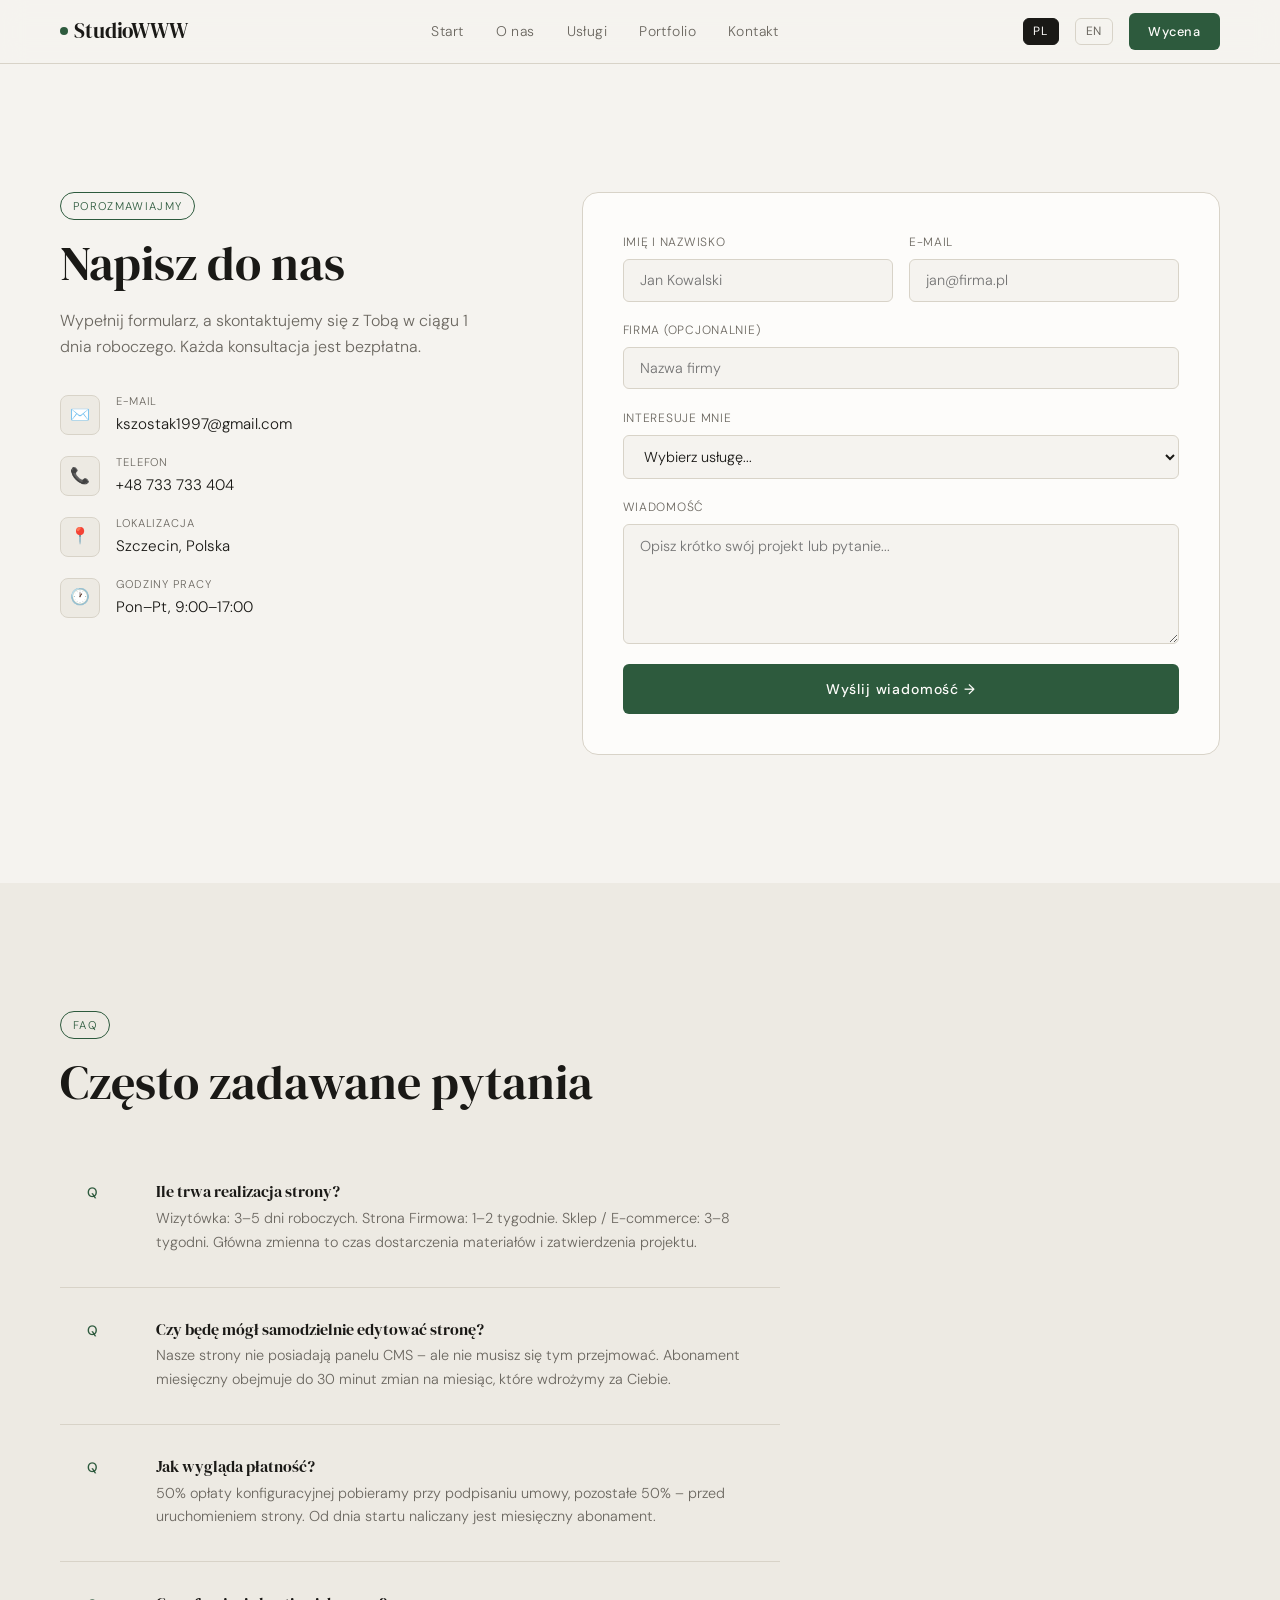
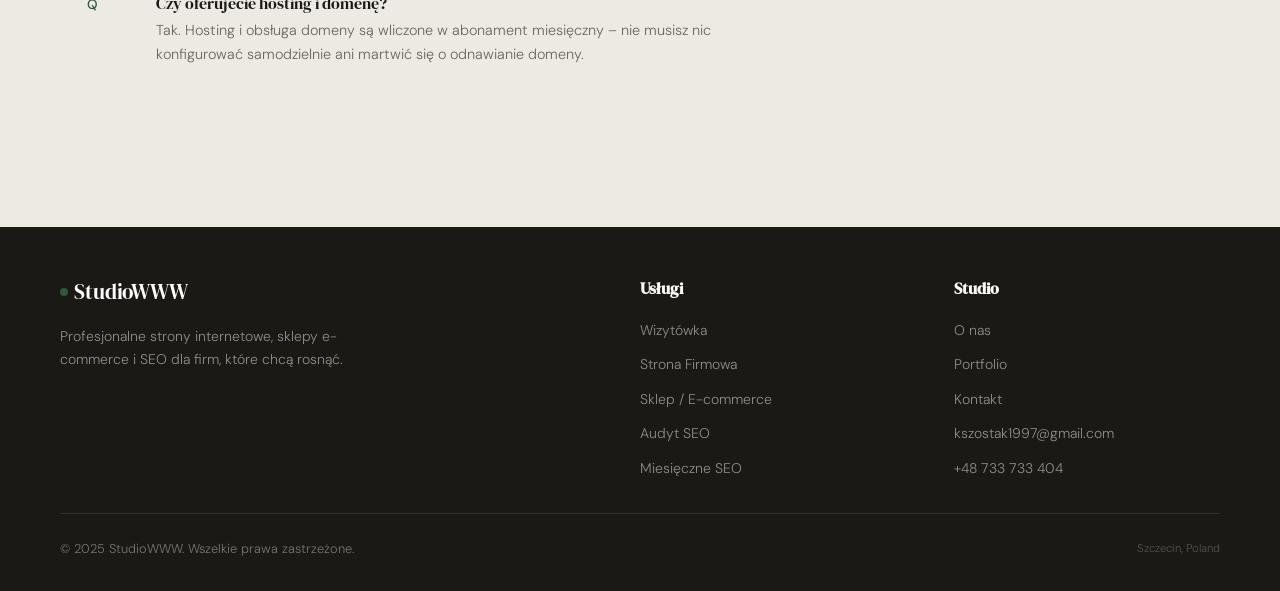
==== commit bb5e45a2: "zmiana cen i oferty" ====
--- a/kontakt/index.html
+++ b/kontakt/index.html
@@ -125,18 +125,17 @@
             </div>
             <div class="form-group">
               <label data-pl="Firma (opcjonalnie)" data-en="Company (optional)">Firma (opcjonalnie)</label>
-              <input type="text" id="f-company" placeholder="Nazwa firmy" data-pl-placeholder="Nazwa firmy" data-en-placeholder="Company name" autocomplete="organization" />
+              <input type="text" id="f-company" placeholder="Nazwa firmy" data-pl-placeholder="Nazwa firmy" data-en-placeholder="Company name" autocomplete="off" />
             </div>
             <div class="form-group">
               <label data-pl="Interesuje mnie" data-en="I'm interested in">Interesuje mnie</label>
               <select id="f-service">
                 <option value="" data-pl="Wybierz usługę..." data-en="Choose a service...">Wybierz usługę...</option>
-                <option value="portfolio" data-pl="Strona portfolio (1500–3000 PLN)" data-en="Portfolio website (1500–3000 PLN)">Strona portfolio (1500–3000 PLN)</option>
-                <option value="business" data-pl="Strona firmowa (3000–8000 PLN)" data-en="Business website (3000–8000 PLN)">Strona firmowa (3000–8000 PLN)</option>
-                <option value="ecommerce" data-pl="Sklep e-commerce (5000–15000+ PLN)" data-en="E-commerce store (5000–15000+ PLN)">Sklep e-commerce (5000–15000+ PLN)</option>
-                <option value="seo-audit" data-pl="Audyt SEO (500–1500 PLN)" data-en="SEO audit (500–1500 PLN)">Audyt SEO (500–1500 PLN)</option>
-                <option value="seo-monthly" data-pl="Miesięczne SEO (500–3000 PLN/mies.)" data-en="Monthly SEO (500–3000 PLN/mo.)">Miesięczne SEO (500–3000 PLN/mies.)</option>
-                <option value="maintenance" data-pl="Utrzymanie (100–500 PLN/mies.)" data-en="Maintenance (100–500 PLN/mo.)">Utrzymanie (100–500 PLN/mies.)</option>
+                <option value="wizytowka" data-pl="Wizytówka (599 PLN + 29,99 PLN/mies.)" data-en="Business Card Site (599 PLN + 29.99 PLN/mo.)">Wizytówka (599 PLN + 29,99 PLN/mies.)</option>
+                <option value="business" data-pl="Strona Firmowa (od 1 499 PLN + od 49,99 PLN/mies.)" data-en="Business Site (from 1 499 PLN + from 49.99 PLN/mo.)">Strona Firmowa (od 1 499 PLN + od 49,99 PLN/mies.)</option>
+                <option value="ecommerce" data-pl="Sklep / E-commerce (od 5 000 PLN)" data-en="Shop / E-commerce (from 5 000 PLN)">Sklep / E-commerce (od 5 000 PLN)</option>
+                <option value="seo-audit" data-pl="Audyt SEO (499–999 PLN)" data-en="SEO audit (499–999 PLN)">Audyt SEO (499–999 PLN)</option>
+                <option value="seo-monthly" data-pl="Miesięczne SEO (+199 PLN/mies.)" data-en="Monthly SEO (+199 PLN/mo.)">Miesięczne SEO (+199 PLN/mies.)</option>
                 <option value="other" data-pl="Inne / nie wiem jeszcze" data-en="Other / not sure yet">Inne / nie wiem jeszcze</option>
               </select>
             </div>
@@ -170,28 +169,28 @@
           <div class="step-num" style="font-size:.85rem;width:auto;height:auto;border:none;color:var(--c-accent);font-family:inherit;font-weight:500">Q</div>
           <div class="step-content">
             <h3 style="font-size:1rem" data-pl="Ile trwa realizacja strony?" data-en="How long does it take to build a website?">Ile trwa realizacja strony?</h3>
-            <p data-pl="Strona portfolio: 1–2 tygodnie. Strona firmowa: 3–6 tygodni. Sklep e-commerce: 6–12 tygodni. Czas zależy od złożoności i szybkości dostarczenia materiałów." data-en="Portfolio site: 1–2 weeks. Business site: 3–6 weeks. E-commerce: 6–12 weeks. Time depends on complexity and how quickly materials are provided.">Strona portfolio: 1–2 tygodnie. Strona firmowa: 3–6 tygodni. Sklep e-commerce: 6–12 tygodni.</p>
+            <p data-pl="Wizytówka: 3–5 dni roboczych. Strona Firmowa: 1–2 tygodnie. Sklep / E-commerce: 3–8 tygodni. Główna zmienna to czas dostarczenia materiałów i zatwierdzenia projektu." data-en="Business Card Site: 3–5 business days. Business Site: 1–2 weeks. Shop / E-commerce: 3–8 weeks. The main variable is how quickly materials and design approvals come in.">Wizytówka: 3–5 dni roboczych. Strona Firmowa: 1–2 tygodnie. Sklep / E-commerce: 3–8 tygodni. Główna zmienna to czas dostarczenia materiałów i zatwierdzenia projektu.</p>
           </div>
         </div>
         <div class="process-step">
           <div class="step-num" style="font-size:.85rem;width:auto;height:auto;border:none;color:var(--c-accent);font-family:inherit;font-weight:500">Q</div>
           <div class="step-content">
-            <h3 style="font-size:1rem" data-pl="Czy będę mógł samodzielnie edytować stronę?" data-en="Will I be able to edit the site myself?">Czy będę mógł samodzielnie edytować stronę?</h3>
-            <p data-pl="Tak, każda strona firmowa i e-commerce jest wyposażona w system CMS. Przeprowadzamy też krótkie szkolenie po wdrożeniu." data-en="Yes, every business and e-commerce site comes with a CMS. We also run a short training session after launch.">Tak, każda strona firmowa i e-commerce jest wyposażona w system CMS. Przeprowadzamy też krótkie szkolenie po wdrożeniu.</p>
+            <h3 style="font-size:1rem" data-pl="Czy będę mógł samodzielnie edytować stronę?" data-en="Will I be able to make changes to my site?">Czy będę mógł samodzielnie edytować stronę?</h3>
+            <p data-pl="Nasze strony nie posiadają panelu CMS – ale nie musisz się tym przejmować. Abonament miesięczny obejmuje do 30 minut zmian na miesiąc, które wdrożymy za Ciebie." data-en="Our sites don't have a CMS panel – but you don't need to worry about that. Your monthly subscription includes up to 30 minutes of changes per month, which we handle for you.">Nasze strony nie posiadają panelu CMS – ale nie musisz się tym przejmować. Abonament miesięczny obejmuje do 30 minut zmian na miesiąc, które wdrożymy za Ciebie.</p>
           </div>
         </div>
         <div class="process-step">
           <div class="step-num" style="font-size:.85rem;width:auto;height:auto;border:none;color:var(--c-accent);font-family:inherit;font-weight:500">Q</div>
           <div class="step-content">
-            <h3 style="font-size:1rem" data-pl="Czy wymagacie całej płatności z góry?" data-en="Do you require full payment upfront?">Czy wymagacie całej płatności z góry?</h3>
-            <p data-pl="Nie. Standardowo: 40% na start, 60% przed wdrożeniem. Możliwe też etapowe rozliczenia dla większych projektów." data-en="No. Typically: 40% on start, 60% before launch. Staged payments are also possible for larger projects.">Nie. Standardowo: 40% na start, 60% przed wdrożeniem.</p>
+            <h3 style="font-size:1rem" data-pl="Jak wygląda płatność?" data-en="How does payment work?">Jak wygląda płatność?</h3>
+            <p data-pl="50% opłaty konfiguracyjnej pobieramy przy podpisaniu umowy, pozostałe 50% – przed uruchomieniem strony. Od dnia startu naliczany jest miesięczny abonament." data-en="50% of the setup fee is collected when the contract is signed, the remaining 50% before launch. The monthly subscription starts from the day the site goes live.">50% opłaty konfiguracyjnej pobieramy przy podpisaniu umowy, pozostałe 50% – przed uruchomieniem strony. Od dnia startu naliczany jest miesięczny abonament.</p>
           </div>
         </div>
         <div class="process-step" style="border-bottom:none">
           <div class="step-num" style="font-size:.85rem;width:auto;height:auto;border:none;color:var(--c-accent);font-family:inherit;font-weight:500">Q</div>
           <div class="step-content">
-            <h3 style="font-size:1rem" data-pl="Czy oferujecie hosting?" data-en="Do you offer hosting?">Czy oferujecie hosting?</h3>
-            <p data-pl="Pomagamy dobrać i skonfigurować hosting, ale nie sprzedajemy go bezpośrednio – dzięki temu masz pełną kontrolę nad swoją stroną." data-en="We help select and configure hosting, but don't sell it directly – that way you have full control over your site.">Pomagamy dobrać i skonfigurować hosting, ale nie sprzedajemy go bezpośrednio – dzięki temu masz pełną kontrolę nad swoją stroną.</p>
+            <h3 style="font-size:1rem" data-pl="Czy oferujecie hosting i domenę?" data-en="Do you offer hosting and domain?">Czy oferujecie hosting i domenę?</h3>
+            <p data-pl="Tak. Hosting i obsługa domeny są wliczone w abonament miesięczny – nie musisz nic konfigurować samodzielnie ani martwić się o odnawianie domeny." data-en="Yes. Hosting and domain management are included in the monthly subscription – you don't need to set anything up yourself or worry about domain renewals.">Tak. Hosting i obsługa domeny są wliczone w abonament miesięczny – nie musisz nic konfigurować samodzielnie ani martwić się o odnawianie domeny.</p>
           </div>
         </div>
       </div>
@@ -210,12 +209,11 @@
       <div class="footer-col">
         <h4 data-pl="Usługi" data-en="Services">Usługi</h4>
         <ul>
-          <li><a href="/uslugi" data-pl="Strona portfolio" data-en="Portfolio website">Strona portfolio</a></li>
-          <li><a href="/uslugi" data-pl="Strona firmowa" data-en="Business website">Strona firmowa</a></li>
-          <li><a href="/uslugi" data-pl="Sklep e-commerce" data-en="E-commerce store">Sklep e-commerce</a></li>
+          <li><a href="/uslugi" data-pl="Wizytówka" data-en="Business Card Site">Wizytówka</a></li>
+          <li><a href="/uslugi" data-pl="Strona Firmowa" data-en="Business Site">Strona Firmowa</a></li>
+          <li><a href="/uslugi" data-pl="Sklep / E-commerce" data-en="Shop / E-commerce">Sklep / E-commerce</a></li>
           <li><a href="/uslugi" data-pl="Audyt SEO" data-en="SEO audit">Audyt SEO</a></li>
           <li><a href="/uslugi" data-pl="Miesięczne SEO" data-en="Monthly SEO">Miesięczne SEO</a></li>
-          <li><a href="/uslugi" data-pl="Utrzymanie" data-en="Maintenance">Utrzymanie</a></li>
         </ul>
       </div>
       <div class="footer-col">
--- a/style.css
+++ b/style.css
@@ -352,6 +352,18 @@
 .fade-up-3 { animation: fadeUp .6s .3s ease both; }
 .fade-up-4 { animation: fadeUp .6s .45s ease both; }
 
+/* ─── SUBSCRIPTION PRICING ───────────────────────────── */
+.price-split { border-top: 1px solid var(--c-border); padding-top: 1rem; margin-top: auto; }
+.price-setup-line { font-size: .8rem; color: var(--c-mid); margin-bottom: .4rem; }
+.price-setup-line strong { font-weight: 500; color: var(--c-ink); }
+.price-monthly-line { font-family: 'DM Serif Display', serif; font-size: 1.55rem; color: var(--c-accent); line-height: 1.1; }
+.price-monthly-line small { font-family: 'DM Sans', sans-serif; font-size: .78rem; font-weight: 300; color: var(--c-mid); }
+.plan-note { font-size: .78rem; color: var(--c-mid); padding: .55rem .7rem; background: var(--c-surface); border-radius: var(--r); margin-bottom: 1rem; }
+.perk-card { background: var(--c-surface); border: 1px solid var(--c-border); border-radius: 10px; padding: 1.5rem; }
+.perk-card .perk-icon { font-size: 1.4rem; margin-bottom: .65rem; }
+.perk-card h4 { font-family: 'DM Serif Display', serif; font-size: 1.05rem; margin-bottom: .3rem; }
+.perk-card p { font-size: .875rem; color: var(--c-mid); max-width: none; }
+
 /* ─── RESPONSIVE ──────────────────────────────────────── */
 @media (max-width: 768px) {
   .nav-links, .btn-nav { display: none; }
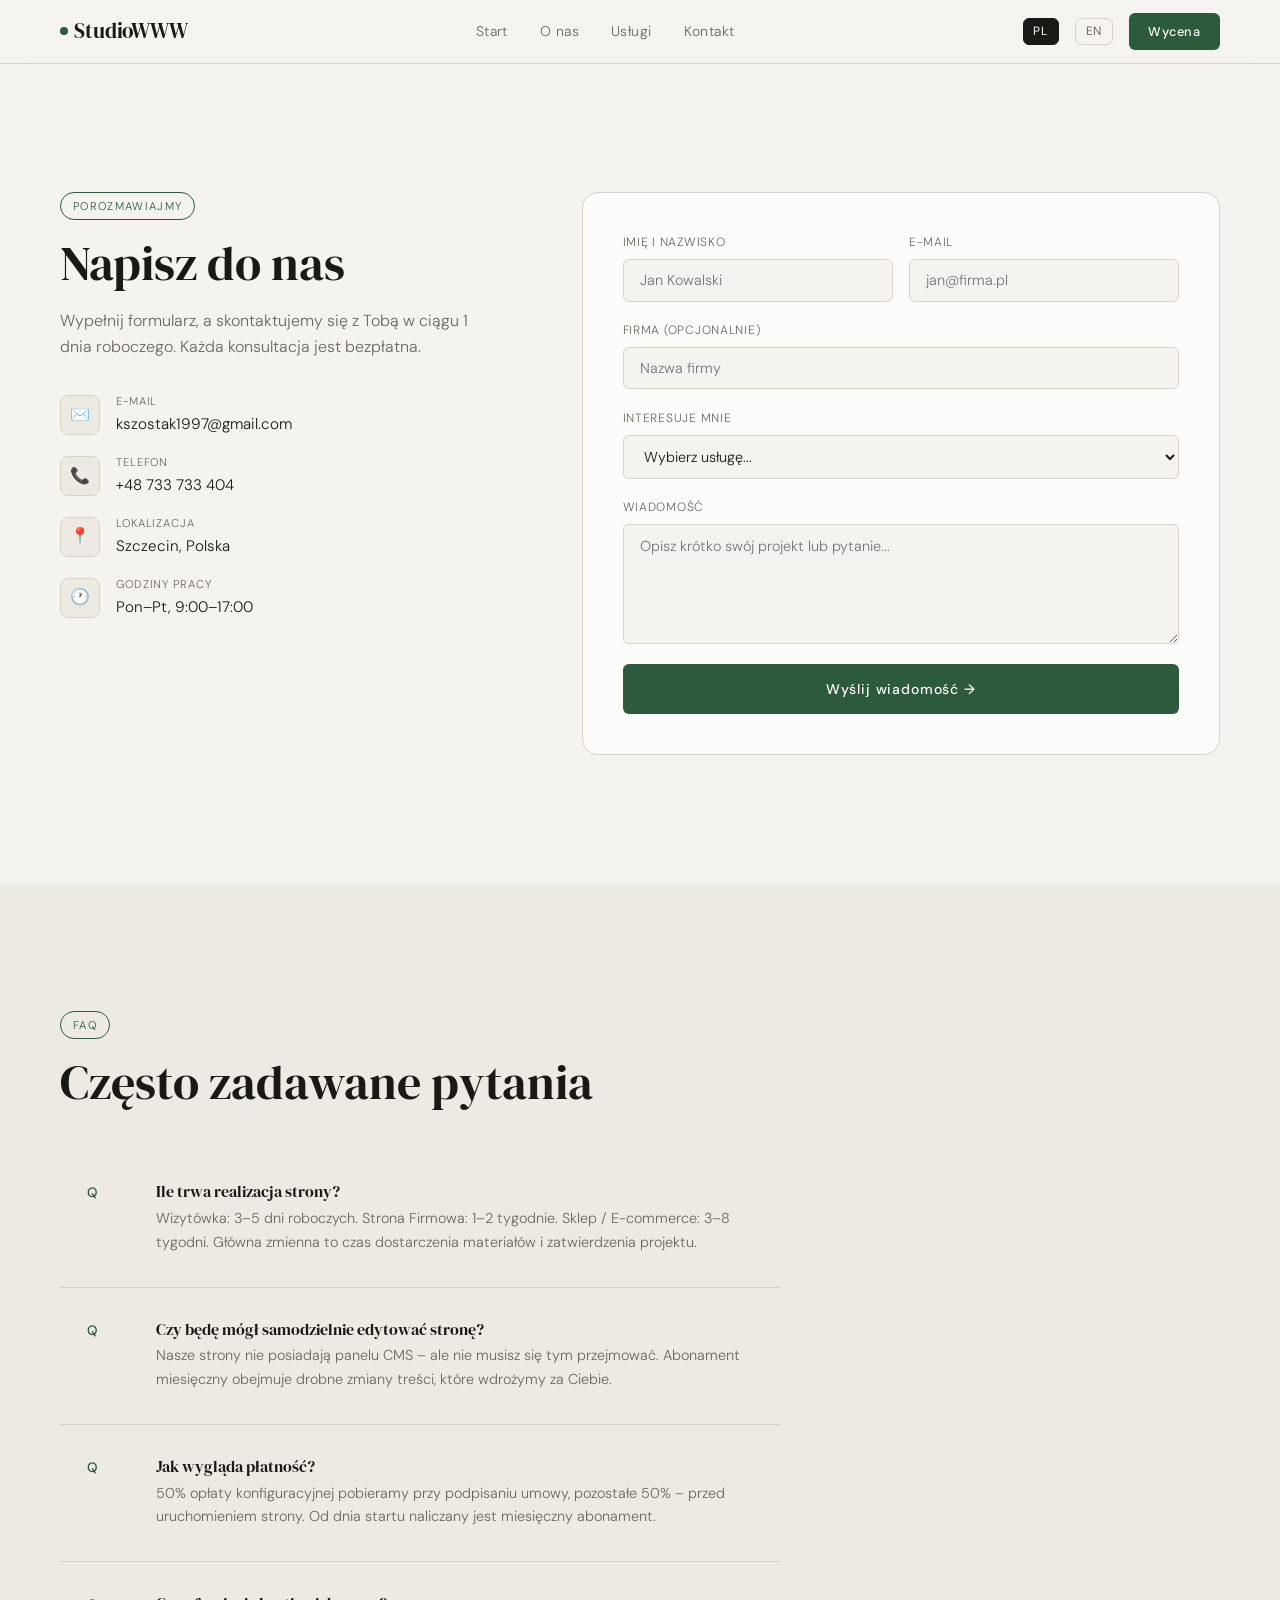
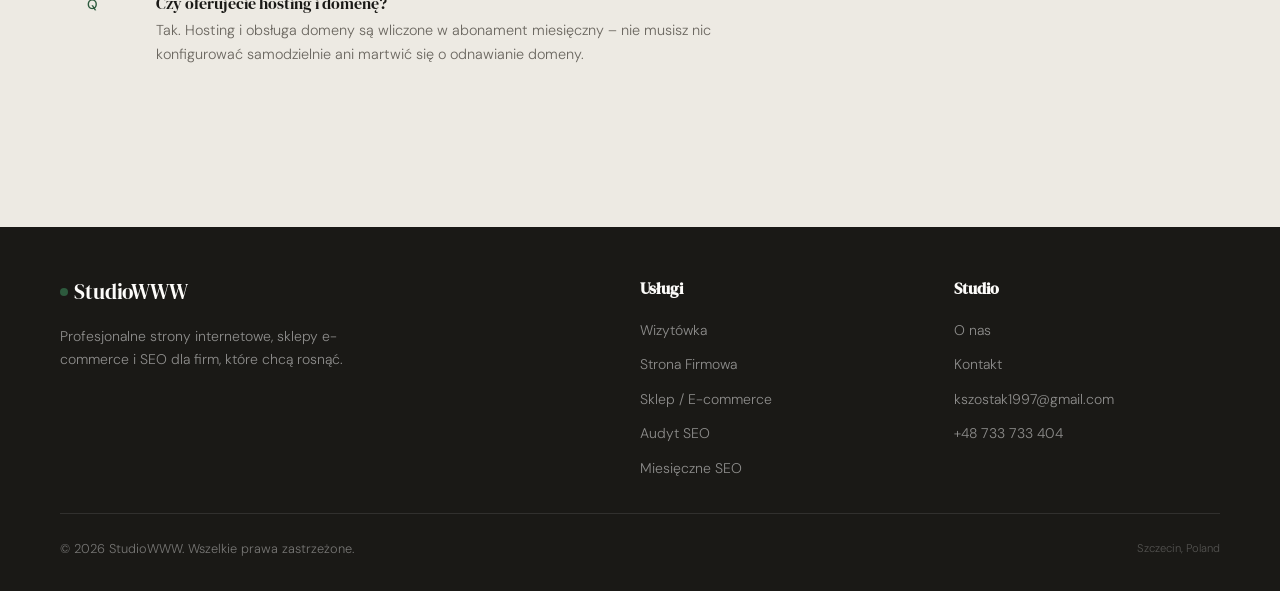
==== commit c0c7a569: "seo, code optimisation, hiden portfolio" ====
--- a/kontakt/index.html
+++ b/kontakt/index.html
@@ -8,10 +8,19 @@
   <link rel="canonical" href="https://studiowww.pl/kontakt" />
   <link rel="alternate" hreflang="pl" href="https://studiowww.pl/kontakt" />
   <link rel="alternate" hreflang="en" href="https://studiowww.pl/kontakt" />
+  <link rel="alternate" hreflang="x-default" href="https://studiowww.pl/kontakt" />
+  <meta name="robots" content="index, follow, max-snippet:-1, max-image-preview:large, max-video-preview:-1" />
   <meta property="og:title" content="Kontakt – StudioWWW" />
   <meta property="og:description" content="Bezpłatna wycena w ciągu 3 dni. Napisz do nas o swojej stronie." />
   <meta property="og:url" content="https://studiowww.pl/kontakt" />
   <meta property="og:type" content="website" />
+  <meta property="og:image" content="https://studiowww.pl/media/headshot.webp" />
+  <meta property="og:image:alt" content="StudioWWW – Bezpłatna wycena strony" />
+  <meta property="og:locale" content="pl_PL" />
+  <meta name="twitter:card" content="summary_large_image" />
+  <meta name="twitter:title" content="Kontakt – StudioWWW" />
+  <meta name="twitter:description" content="Bezpłatna wycena w ciągu 3 dni. Napisz do nas o swojej stronie." />
+  <meta name="twitter:image" content="https://studiowww.pl/media/headshot.webp" />
   <link rel="preconnect" href="https://fonts.googleapis.com" />
   <link rel="preconnect" href="https://fonts.gstatic.com" crossorigin />
   <link href="https://fonts.googleapis.com/css2?family=DM+Serif+Display:ital@0;1&family=DM+Sans:ital,wght@0,300;0,400;0,500;1,300&display=swap" rel="stylesheet" />
@@ -35,6 +44,56 @@
     }
   }
   </script>
+  <script type="application/ld+json">
+  {
+    "@context": "https://schema.org",
+    "@type": "BreadcrumbList",
+    "itemListElement": [
+      { "@type": "ListItem", "position": 1, "name": "Start",   "item": "https://studiowww.pl/" },
+      { "@type": "ListItem", "position": 2, "name": "Kontakt", "item": "https://studiowww.pl/kontakt" }
+    ]
+  }
+  </script>
+  <script type="application/ld+json">
+  {
+    "@context": "https://schema.org",
+    "@type": "FAQPage",
+    "mainEntity": [
+      {
+        "@type": "Question",
+        "name": "Ile trwa realizacja strony?",
+        "acceptedAnswer": {
+          "@type": "Answer",
+          "text": "Wizytówka: 3–5 dni roboczych. Strona Firmowa: 1–2 tygodnie. Sklep / E-commerce: 3–8 tygodni. Główna zmienna to czas dostarczenia materiałów i zatwierdzenia projektu."
+        }
+      },
+      {
+        "@type": "Question",
+        "name": "Czy będę mógł samodzielnie edytować stronę?",
+        "acceptedAnswer": {
+          "@type": "Answer",
+          "text": "Nasze strony nie posiadają panelu CMS – ale nie musisz się tym przejmować. Abonament miesięczny obejmuje drobne zmiany treści, które wdrożymy za Ciebie."
+        }
+      },
+      {
+        "@type": "Question",
+        "name": "Jak wygląda płatność?",
+        "acceptedAnswer": {
+          "@type": "Answer",
+          "text": "50% opłaty konfiguracyjnej pobieramy przy podpisaniu umowy, pozostałe 50% – przed uruchomieniem strony. Od dnia startu naliczany jest miesięczny abonament."
+        }
+      },
+      {
+        "@type": "Question",
+        "name": "Czy oferujecie hosting i domenę?",
+        "acceptedAnswer": {
+          "@type": "Answer",
+          "text": "Tak. Hosting i obsługa domeny są wliczone w abonament miesięczny – nie musisz nic konfigurować samodzielnie ani martwić się o odnawianie domeny."
+        }
+      }
+    ]
+  }
+  </script>
 </head>
 <body>
 
@@ -46,7 +105,6 @@
       <li><a href="/" data-nav-path="/" data-pl="Start" data-en="Home">Start</a></li>
       <li><a href="/o-nas" data-nav-path="/o-nas" data-pl="O nas" data-en="About">O nas</a></li>
       <li><a href="/uslugi" data-nav-path="/uslugi" data-pl="Usługi" data-en="Services">Usługi</a></li>
-      <li><a href="/portfolio" data-nav-path="/portfolio" data-pl="Portfolio" data-en="Portfolio">Portfolio</a></li>
       <li><a href="/kontakt" data-nav-path="/kontakt" data-pl="Kontakt" data-en="Contact">Kontakt</a></li>
     </ul>
     <div class="nav-right">
@@ -63,7 +121,6 @@
   <a href="/" onclick="closeMenu()" data-pl="Start" data-en="Home">Start</a>
   <a href="/o-nas" onclick="closeMenu()" data-pl="O nas" data-en="About">O nas</a>
   <a href="/uslugi" onclick="closeMenu()" data-pl="Usługi" data-en="Services">Usługi</a>
-  <a href="/portfolio" onclick="closeMenu()" data-pl="Portfolio" data-en="Portfolio">Portfolio</a>
   <a href="/kontakt" onclick="closeMenu()" data-pl="Kontakt" data-en="Contact">Kontakt</a>
   <div class="mobile-lang">
     <button class="lang-btn" id="btn-pl-m" onclick="setLang('pl')">PL</button>
@@ -91,7 +148,7 @@
               <div class="contact-icon">📞</div>
               <div class="contact-detail-text">
                 <small data-pl="Telefon" data-en="Phone">Telefon</small>
-                <span><a href="tel:+48500123456">+48 733 733 404</a></span>
+                <span><a href="tel:+48733733404">+48 733 733 404</a></span>
               </div>
             </div>
             <div class="contact-detail">
@@ -176,7 +233,7 @@
           <div class="step-num" style="font-size:.85rem;width:auto;height:auto;border:none;color:var(--c-accent);font-family:inherit;font-weight:500">Q</div>
           <div class="step-content">
             <h3 style="font-size:1rem" data-pl="Czy będę mógł samodzielnie edytować stronę?" data-en="Will I be able to make changes to my site?">Czy będę mógł samodzielnie edytować stronę?</h3>
-            <p data-pl="Nasze strony nie posiadają panelu CMS – ale nie musisz się tym przejmować. Abonament miesięczny obejmuje do 30 minut zmian na miesiąc, które wdrożymy za Ciebie." data-en="Our sites don't have a CMS panel – but you don't need to worry about that. Your monthly subscription includes up to 30 minutes of changes per month, which we handle for you.">Nasze strony nie posiadają panelu CMS – ale nie musisz się tym przejmować. Abonament miesięczny obejmuje do 30 minut zmian na miesiąc, które wdrożymy za Ciebie.</p>
+            <p data-pl="Nasze strony nie posiadają panelu CMS – ale nie musisz się tym przejmować. Abonament miesięczny obejmuje drobne zmiany treści, które wdrożymy za Ciebie." data-en="Our sites don't have a CMS panel – but you don't need to worry about that. Your monthly subscription includes minor content updates, which we handle for you.">Nasze strony nie posiadają panelu CMS – ale nie musisz się tym przejmować. Abonament miesięczny obejmuje drobne zmiany treści, które wdrożymy za Ciebie.</p>
           </div>
         </div>
         <div class="process-step">
@@ -220,15 +277,14 @@
         <h4 data-pl="Studio" data-en="Studio">Studio</h4>
         <ul>
           <li><a href="/o-nas" data-pl="O nas" data-en="About us">O nas</a></li>
-          <li><a href="/portfolio" data-pl="Portfolio" data-en="Portfolio">Portfolio</a></li>
           <li><a href="/kontakt" data-pl="Kontakt" data-en="Contact">Kontakt</a></li>
           <li><a href="mailto:kszostak1997@gmail.com">kszostak1997@gmail.com</a></li>
-          <li><a href="tel:+48500123456">+48 733 733 404</a></li>
+          <li><a href="tel:+48733733404">+48 733 733 404</a></li>
         </ul>
       </div>
     </div>
     <div class="footer-bottom">
-      <p>© 2025 StudioWWW. <span data-pl="Wszelkie prawa zastrzeżone." data-en="All rights reserved.">Wszelkie prawa zastrzeżone.</span></p>
+      <p>© 2026 StudioWWW. <span data-pl="Wszelkie prawa zastrzeżone." data-en="All rights reserved.">Wszelkie prawa zastrzeżone.</span></p>
       <p style="color:rgba(255,255,255,.25);font-size:.7rem">Szczecin, Poland</p>
     </div>
   </div>
--- a/style.css
+++ b/style.css
@@ -235,7 +235,6 @@
 /* ─── CONTACT FORM ────────────────────────────────────── */
 .contact-grid { display: grid; grid-template-columns: 1fr 1.5fr; gap: calc(var(--gap) * 2); align-items: start; }
 .contact-info { position: sticky; top: calc(var(--nav-h) + 2rem); }
-.contact-info h2 { margin-bottom: 1rem; }
 .contact-info p { color: var(--c-mid); margin-bottom: 2rem; }
 .contact-details { display: flex; flex-direction: column; gap: 1rem; }
 .contact-detail { display: flex; align-items: center; gap: 1rem; }
@@ -276,15 +275,23 @@
 /* ─── ABOUT ───────────────────────────────────────────── */
 .about-grid { display: grid; grid-template-columns: 1fr 1.4fr; gap: calc(var(--gap) * 2); align-items: start; }
 .about-sticky { position: sticky; top: calc(var(--nav-h) + 2rem); }
+.about-figure { display: flex; flex-direction: column; gap: .9rem; }
 .about-photo {
-  width: 100%; aspect-ratio: 3/4; border-radius: 12px;
+  width: 100%; aspect-ratio: 4/5; border-radius: 12px;
   background: linear-gradient(135deg, var(--c-surface) 0%, var(--c-border) 100%);
   position: relative; overflow: hidden; border: 1px solid var(--c-border);
   display: flex; align-items: center; justify-content: center;
 }
-.about-photo-letter {
-  font-family: 'DM Serif Display', serif; font-size: 6rem; color: var(--c-border); line-height: 1; display: block;
-}
+.about-photo-img {
+  width: 100%; height: 100%; object-fit: cover; object-position: center 12%;
+  display: block;
+}
+.about-caption {
+  display: flex; flex-direction: column; align-items: center; gap: .15rem;
+  text-align: center;
+}
+.about-caption strong { font-size: 1rem; color: var(--c-ink); font-weight: 500; }
+.about-caption span { font-size: .82rem; color: var(--c-mid); }
 .values-list { display: flex; flex-direction: column; gap: 1.5rem; margin-top: 2rem; }
 .value-item { display: flex; gap: 1rem; align-items: flex-start; }
 .value-icon { width: 36px; height: 36px; border-radius: 8px; background: var(--c-surface); border: 1px solid var(--c-border); display: flex; align-items: center; justify-content: center; flex-shrink: 0; font-size: 1rem; }
@@ -353,7 +360,8 @@
 .fade-up-4 { animation: fadeUp .6s .45s ease both; }
 
 /* ─── SUBSCRIPTION PRICING ───────────────────────────── */
-.price-split { border-top: 1px solid var(--c-border); padding-top: 1rem; margin-top: auto; }
+.card-footer { margin-top: auto; border-top: 1px solid var(--c-border); padding-top: 1rem; }
+.price-split { padding-top: 0; }
 .price-setup-line { font-size: .8rem; color: var(--c-mid); margin-bottom: .4rem; }
 .price-setup-line strong { font-weight: 500; color: var(--c-ink); }
 .price-monthly-line { font-family: 'DM Serif Display', serif; font-size: 1.55rem; color: var(--c-accent); line-height: 1.1; }
@@ -372,7 +380,7 @@
   .hero-visual { display: none; }
   .about-grid { grid-template-columns: 1fr; }
   .about-sticky { position: static; }
-  .about-photo { aspect-ratio: 4/3; }
+  .about-photo { aspect-ratio: 1/1; }
   .contact-grid { grid-template-columns: 1fr; }
   .contact-info { position: static; }
   .form-row { grid-template-columns: 1fr; }
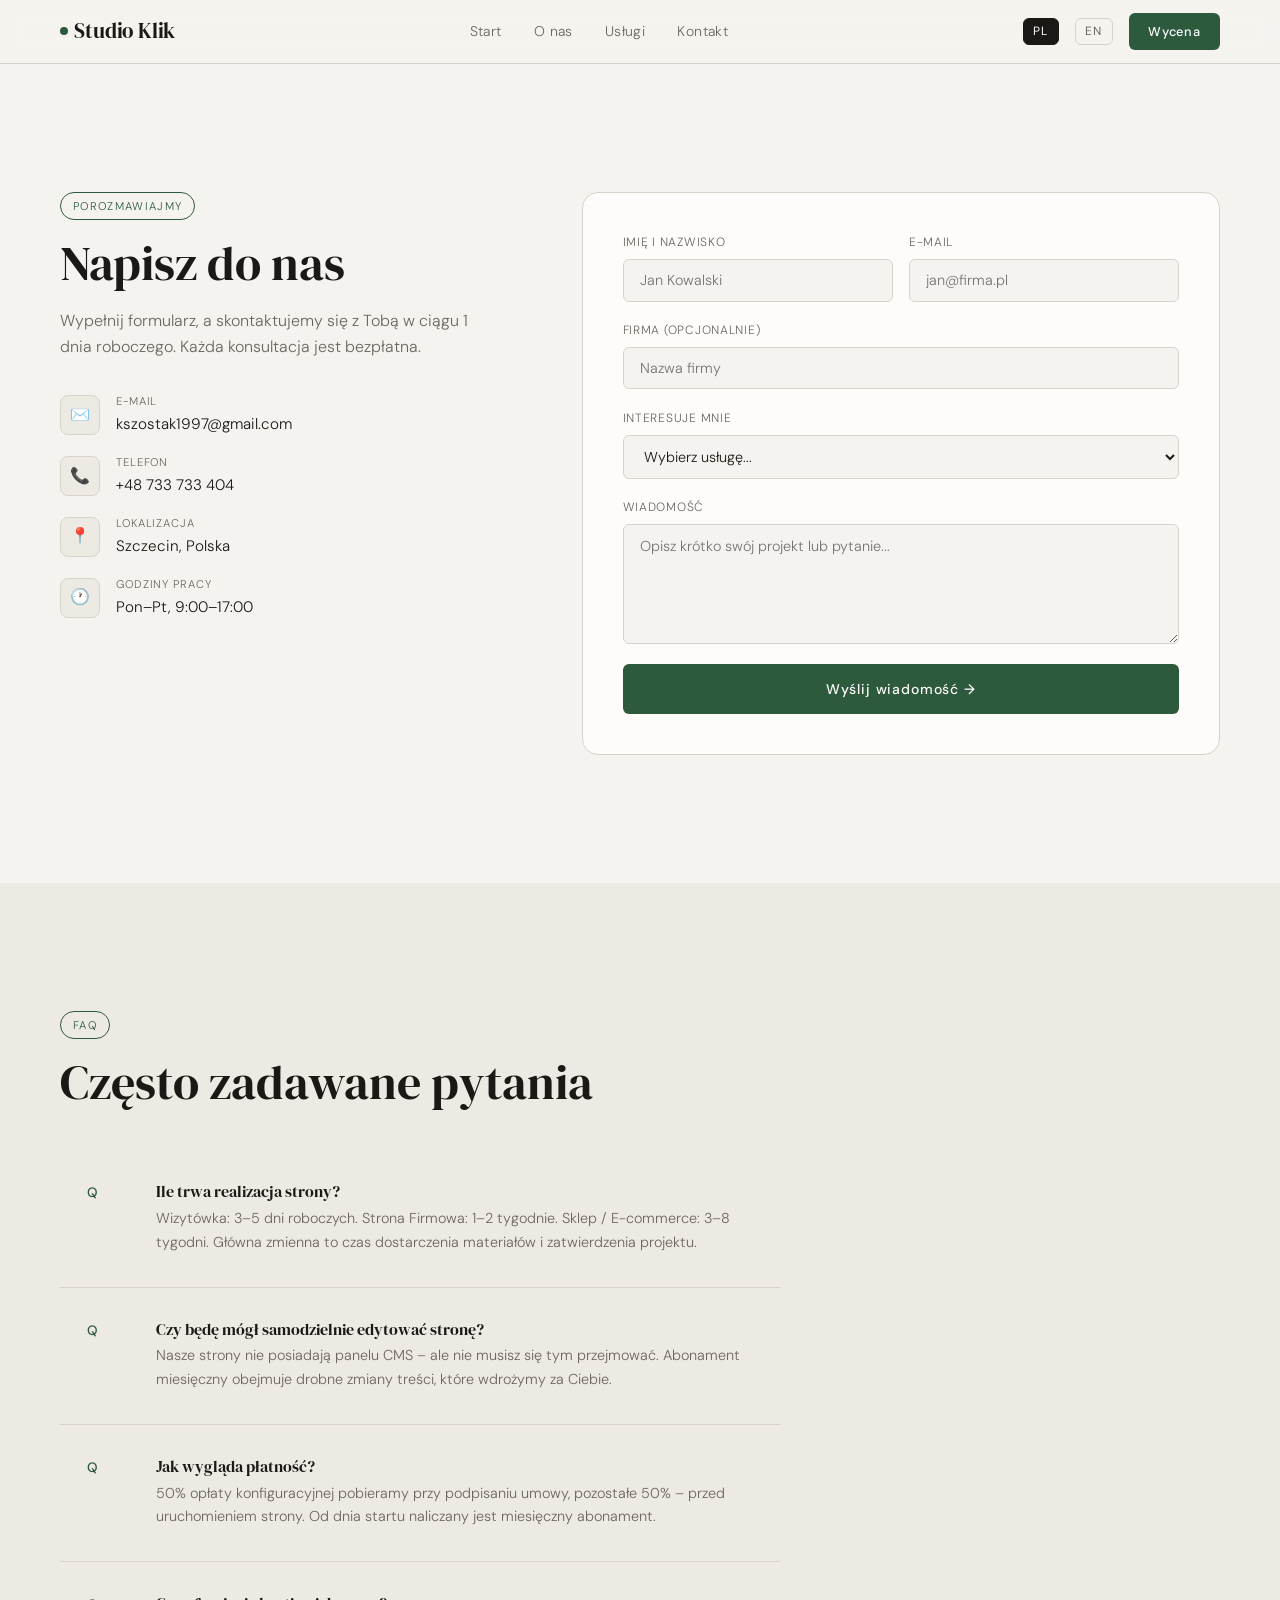
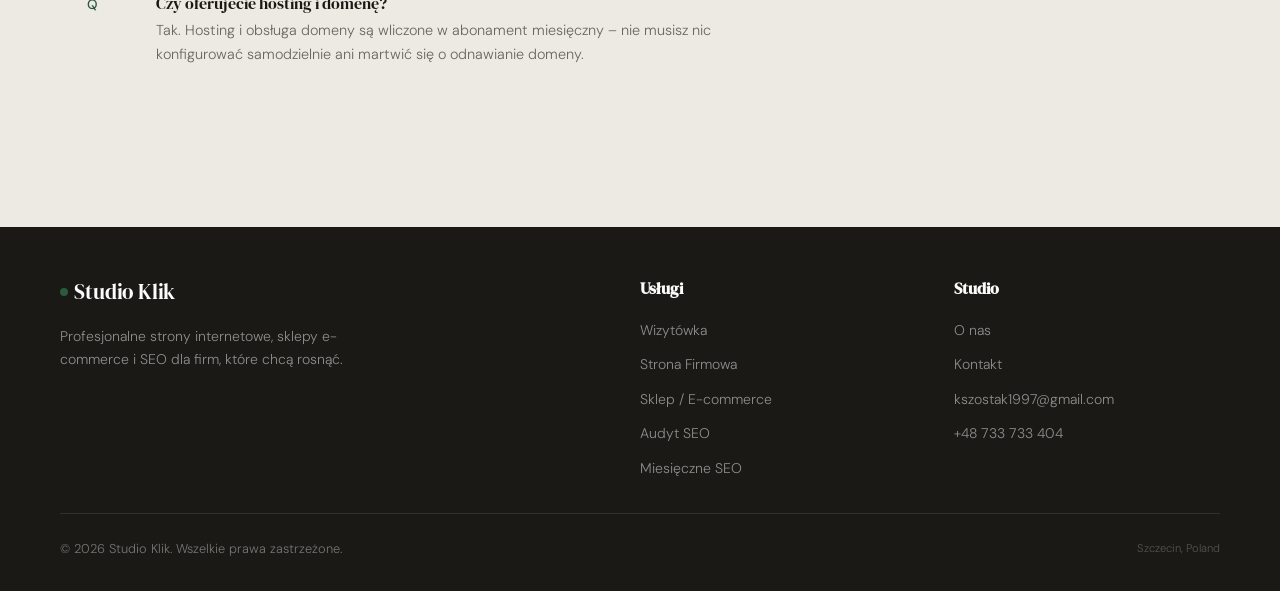
==== commit e4653493: "name and price change" ====
--- a/kontakt/index.html
+++ b/kontakt/index.html
@@ -3,22 +3,22 @@
 <head>
   <meta charset="UTF-8" />
   <meta name="viewport" content="width=device-width, initial-scale=1.0" />
-  <title>Kontakt – Bezpłatna wycena strony WWW | StudioWWW</title>
-  <meta name="description" content="Skontaktuj się ze StudioWWW. Bezpłatna wycena w ciągu 3 dni. Tworzymy strony internetowe i sklepy e-commerce dla firm z całej Polski." />
+  <title>Kontakt – Bezpłatna wycena strony WWW | Studio Klik</title>
+  <meta name="description" content="Skontaktuj się ze Studio Klik. Bezpłatna wycena w ciągu 3 dni. Tworzymy strony internetowe i sklepy e-commerce dla firm z całej Polski." />
   <link rel="canonical" href="https://studiowww.pl/kontakt" />
   <link rel="alternate" hreflang="pl" href="https://studiowww.pl/kontakt" />
   <link rel="alternate" hreflang="en" href="https://studiowww.pl/kontakt" />
   <link rel="alternate" hreflang="x-default" href="https://studiowww.pl/kontakt" />
   <meta name="robots" content="index, follow, max-snippet:-1, max-image-preview:large, max-video-preview:-1" />
-  <meta property="og:title" content="Kontakt – StudioWWW" />
+  <meta property="og:title" content="Kontakt – Studio Klik" />
   <meta property="og:description" content="Bezpłatna wycena w ciągu 3 dni. Napisz do nas o swojej stronie." />
   <meta property="og:url" content="https://studiowww.pl/kontakt" />
   <meta property="og:type" content="website" />
   <meta property="og:image" content="https://studiowww.pl/media/headshot.webp" />
-  <meta property="og:image:alt" content="StudioWWW – Bezpłatna wycena strony" />
+  <meta property="og:image:alt" content="Studio Klik – Bezpłatna wycena strony" />
   <meta property="og:locale" content="pl_PL" />
   <meta name="twitter:card" content="summary_large_image" />
-  <meta name="twitter:title" content="Kontakt – StudioWWW" />
+  <meta name="twitter:title" content="Kontakt – Studio Klik" />
   <meta name="twitter:description" content="Bezpłatna wycena w ciągu 3 dni. Napisz do nas o swojej stronie." />
   <meta name="twitter:image" content="https://studiowww.pl/media/headshot.webp" />
   <link rel="preconnect" href="https://fonts.googleapis.com" />
@@ -29,11 +29,11 @@
   {
     "@context": "https://schema.org",
     "@type": "ContactPage",
-    "name": "Kontakt – StudioWWW",
+    "name": "Kontakt – Studio Klik",
     "url": "https://studiowww.pl/kontakt",
     "mainEntity": {
       "@type": "LocalBusiness",
-      "name": "StudioWWW",
+      "name": "Studio Klik",
       "telephone": "+48733733404",
       "email": "kszostak1997@gmail.com",
       "address": {
@@ -100,7 +100,7 @@
 <!-- NAV -->
 <nav>
   <div class="nav-inner">
-    <a class="logo" href="/"><span class="logo-dot"></span>StudioWWW</a>
+    <a class="logo" href="/"><span class="logo-dot"></span>Studio Klik</a>
     <ul class="nav-links">
       <li><a href="/" data-nav-path="/" data-pl="Start" data-en="Home">Start</a></li>
       <li><a href="/o-nas" data-nav-path="/o-nas" data-pl="O nas" data-en="About">O nas</a></li>
@@ -188,8 +188,8 @@
               <label data-pl="Interesuje mnie" data-en="I'm interested in">Interesuje mnie</label>
               <select id="f-service">
                 <option value="" data-pl="Wybierz usługę..." data-en="Choose a service...">Wybierz usługę...</option>
-                <option value="wizytowka" data-pl="Wizytówka (599 PLN + 29,99 PLN/mies.)" data-en="Business Card Site (599 PLN + 29.99 PLN/mo.)">Wizytówka (599 PLN + 29,99 PLN/mies.)</option>
-                <option value="business" data-pl="Strona Firmowa (od 1 499 PLN + od 49,99 PLN/mies.)" data-en="Business Site (from 1 499 PLN + from 49.99 PLN/mo.)">Strona Firmowa (od 1 499 PLN + od 49,99 PLN/mies.)</option>
+                <option value="wizytowka" data-pl="Wizytówka (599 PLN + 39 PLN/mies.)" data-en="Business Card Site (599 PLN + 39 PLN/mo.)">Wizytówka (599 PLN + 39 PLN/mies.)</option>
+                <option value="business" data-pl="Strona Firmowa (od 1 499 PLN + od 59 PLN/mies.)" data-en="Business Site (from 1 499 PLN + from 59 PLN/mo.)">Strona Firmowa (od 1 499 PLN + od 59 PLN/mies.)</option>
                 <option value="ecommerce" data-pl="Sklep / E-commerce (od 5 000 PLN)" data-en="Shop / E-commerce (from 5 000 PLN)">Sklep / E-commerce (od 5 000 PLN)</option>
                 <option value="seo-audit" data-pl="Audyt SEO (499–999 PLN)" data-en="SEO audit (499–999 PLN)">Audyt SEO (499–999 PLN)</option>
                 <option value="seo-monthly" data-pl="Miesięczne SEO (+199 PLN/mies.)" data-en="Monthly SEO (+199 PLN/mo.)">Miesięczne SEO (+199 PLN/mies.)</option>
@@ -260,7 +260,7 @@
   <div class="container">
     <div class="footer-inner">
       <div class="footer-brand">
-        <a class="logo" href="/"><span class="logo-dot"></span>StudioWWW</a>
+        <a class="logo" href="/"><span class="logo-dot"></span>Studio Klik</a>
         <p data-pl="Profesjonalne strony internetowe, sklepy e-commerce i SEO dla firm, które chcą rosnąć." data-en="Professional websites, e-commerce stores and SEO for businesses that want to grow.">Profesjonalne strony internetowe, sklepy e-commerce i SEO dla firm, które chcą rosnąć.</p>
       </div>
       <div class="footer-col">
@@ -284,7 +284,7 @@
       </div>
     </div>
     <div class="footer-bottom">
-      <p>© 2026 StudioWWW. <span data-pl="Wszelkie prawa zastrzeżone." data-en="All rights reserved.">Wszelkie prawa zastrzeżone.</span></p>
+      <p>© 2026 Studio Klik. <span data-pl="Wszelkie prawa zastrzeżone." data-en="All rights reserved.">Wszelkie prawa zastrzeżone.</span></p>
       <p style="color:rgba(255,255,255,.25);font-size:.7rem">Szczecin, Poland</p>
     </div>
   </div>
